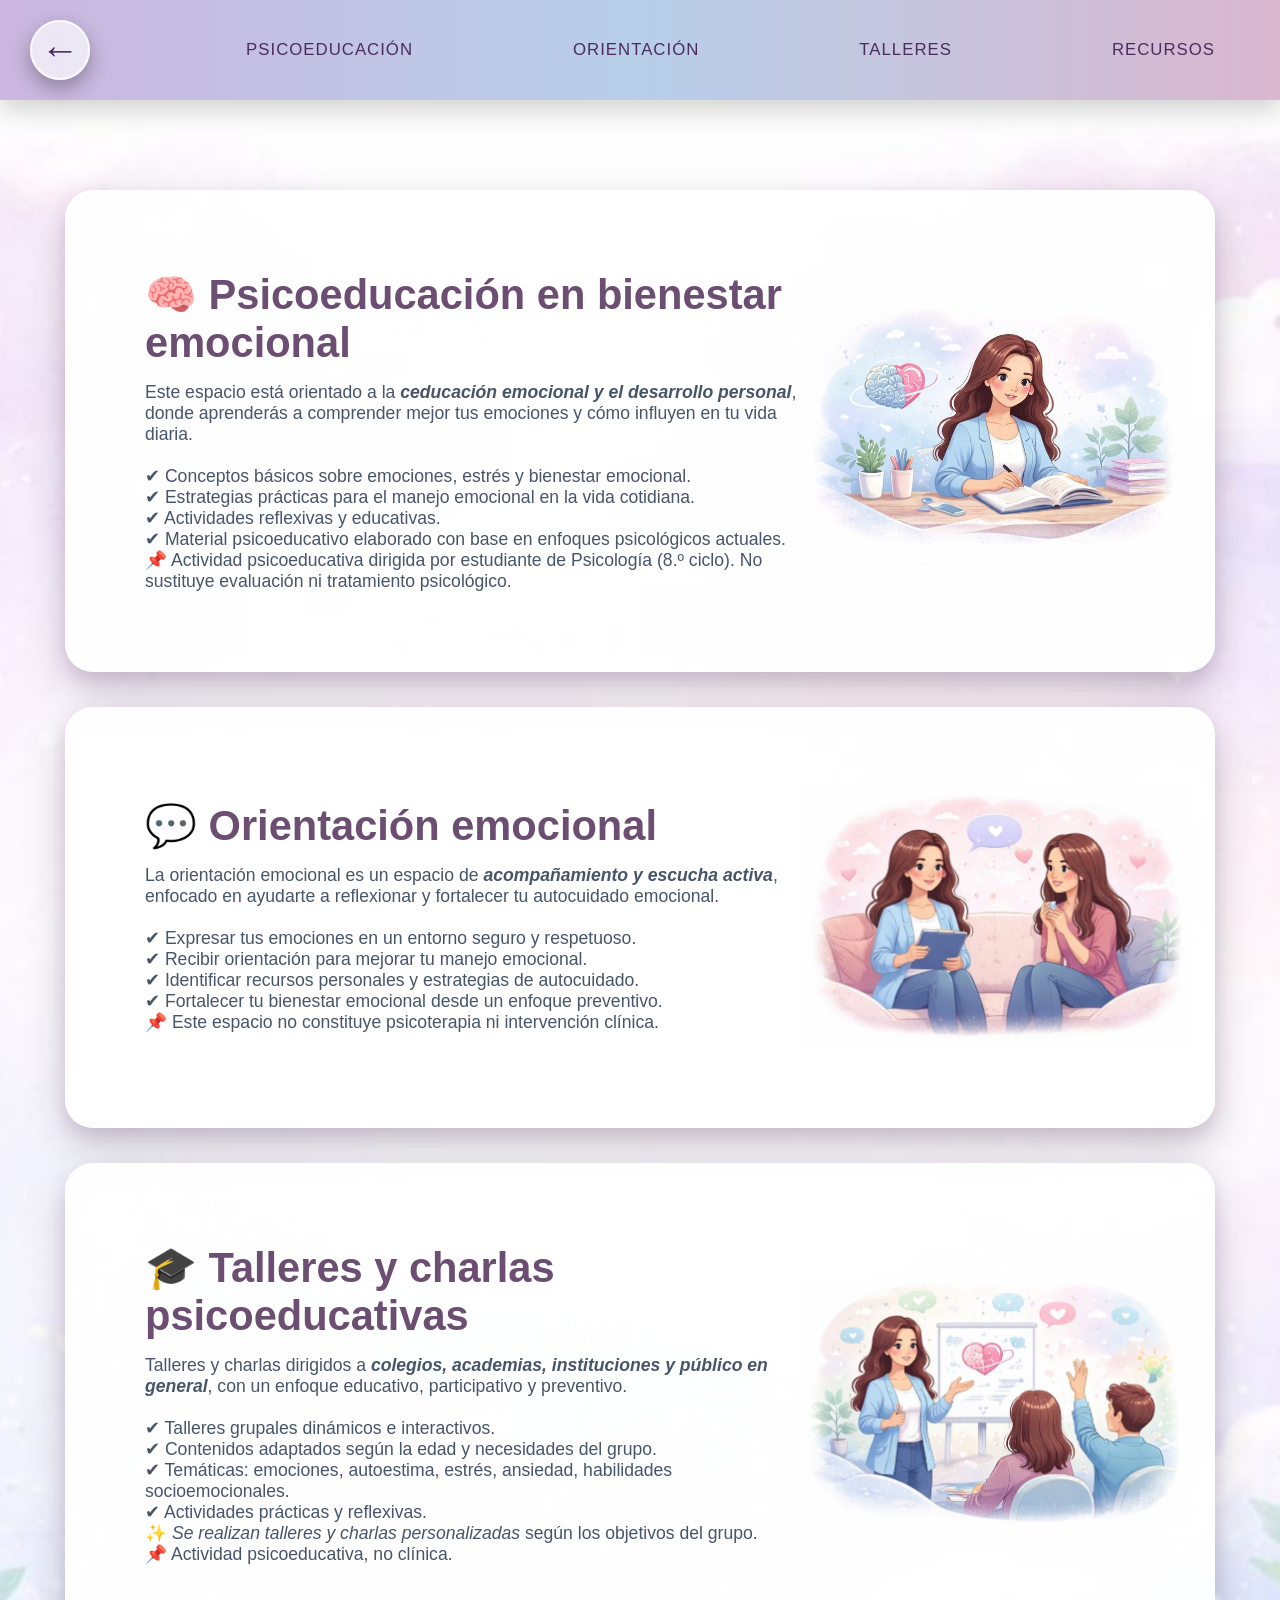
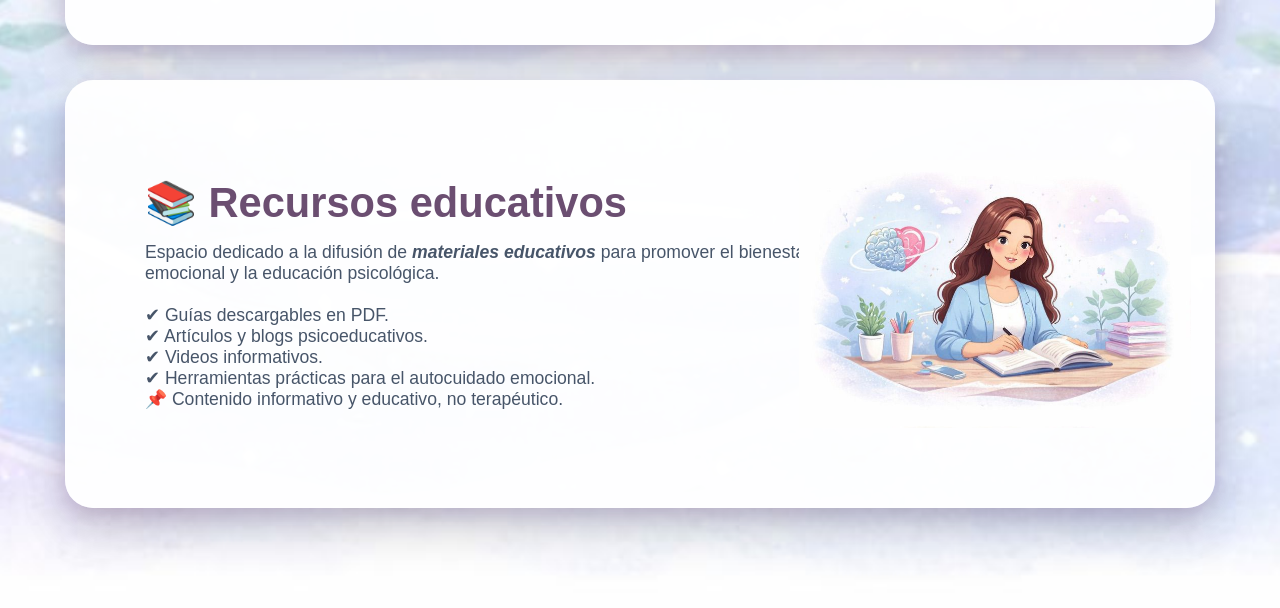
==== servicios.html @ ee0f62e9 "Initial commit" ====
<!DOCTYPE html>
<html lang="es">
<head>
    <meta charset="UTF-8">
    <title>Servicios | Conecta Mind</title>
    <meta name="viewport" content="width=device-width, initial-scale=1.0">

    <!-- CSS PRINCIPAL -->
    <link rel="stylesheet" href="style.css">
</head>
<body>

<!-- ================== NAVBAR SERVICIOS ================== -->
<nav class="navbar navbar-servicios">

    <!-- FLECHA REGRESAR -->
    <div class="nav-left">
        <a href="index.html" class="back-arrow">←</a>
    </div>

    <!-- LINKS SERVICIOS -->
    <ul class="nav-center">
        <li><a href="#psicoeducacion" class="nav-link">PSICOEDUCACIÓN</a></li>
        <li><a href="#orientacion" class="nav-link">ORIENTACIÓN</a></li>
        <li><a href="#talleres" class="nav-link">TALLERES</a></li>
        <li><a href="#recursos" class="nav-link">RECURSOS</a></li>
    </ul>

</nav>

<!-- ================== CONTENIDO SERVICIOS ================== -->
<section class="servicios-page-bg">

    <!-- PSICOEDUCACIÓN -->
    <section id="psicoeducacion" class="servicio-detalle servicio-section">
        <div class="servicio-contenido">

            <div class="servicio-texto">
                <h2>🧠 Psicoeducación en bienestar emocional</h2>
                <p>
                    Este espacio está orientado a la <em><strong>ceducación emocional y el desarrollo personal</strong></em>,
                    donde aprenderás a comprender mejor tus emociones y cómo influyen en tu vida diaria.<br><br>

                    ✔ Conceptos básicos sobre emociones, estrés y bienestar emocional.<br>
                    ✔ Estrategias prácticas para el manejo emocional en la vida cotidiana.<br>
                    ✔ Actividades reflexivas y educativas.<br>
                    ✔ Material psicoeducativo elaborado con base en enfoques psicológicos actuales.<br>
                    📌 Actividad psicoeducativa dirigida por estudiante de Psicología (8.º ciclo).
                    No sustituye evaluación ni tratamiento psicológico.
                </p>
            </div>

            <div class="servicio-imagen">
                <img src="fotos/a.png" alt="Psicoeducación emocional">
            </div>

        </div>
    </section>

    <!-- ORIENTACIÓN -->
    <section id="orientacion" class="servicio-detalle servicio-section">
        <div class="servicio-contenido">

            <div class="servicio-texto">
                <h2>💬 Orientación emocional</h2>
                <p>
                    La orientación emocional es un espacio de <em><strong>acompañamiento y escucha activa</strong></em>,
                    enfocado en ayudarte a reflexionar y fortalecer tu autocuidado emocional.<br><br>

                    ✔ Expresar tus emociones en un entorno seguro y respetuoso.<br>
                    ✔ Recibir orientación para mejorar tu manejo emocional.<br>
                    ✔ Identificar recursos personales y estrategias de autocuidado.<br>
                    ✔ Fortalecer tu bienestar emocional desde un enfoque preventivo.<br>
                    📌 Este espacio no constituye psicoterapia ni intervención clínica.
                </p>
            </div>

            <div class="servicio-imagen">
                <img src="fotos/b.png" alt="Orientación emocional">
            </div>

        </div>
    </section>

    <!-- TALLERES -->
    <section id="talleres" class="servicio-detalle servicio-section">
        <div class="servicio-contenido">

            <div class="servicio-texto">
                <h2>🎓 Talleres y charlas psicoeducativas</h2>
                <p>
                    Talleres y charlas dirigidos a <em><strong>colegios, academias, instituciones y público en general</strong></em>,
                    con un enfoque educativo, participativo y preventivo.<br><br>

                    ✔ Talleres grupales dinámicos e interactivos.<br>
                    ✔ Contenidos adaptados según la edad y necesidades del grupo.<br>
                    ✔ Temáticas: emociones, autoestima, estrés, ansiedad, habilidades socioemocionales.<br>
                    ✔ Actividades prácticas y reflexivas.<br>
                    ✨ <em>Se realizan talleres y charlas personalizadas</em> según los objetivos del grupo.<br>
                    📌 Actividad psicoeducativa, no clínica.
                </p>
            </div>

            <div class="servicio-imagen">
                <img src="fotos/c.png" alt="Talleres psicoeducativos">
            </div>

        </div>
    </section>

    <!-- RECURSOS -->
    <section id="recursos" class="servicio-detalle servicio-section">
        <div class="servicio-contenido">

            <div class="servicio-texto">
                <h2>📚 Recursos educativos</h2>
                <p>
                    Espacio dedicado a la difusión de <em><strong>materiales educativos</strong></em> para promover
                    el bienestar emocional y la educación psicológica.<br><br>

                    ✔ Guías descargables en PDF.<br>
                    ✔ Artículos y blogs psicoeducativos.<br>
                    ✔ Videos informativos.<br>
                    ✔ Herramientas prácticas para el autocuidado emocional.<br>
                    📌 Contenido informativo y educativo, no terapéutico.
                </p>
            </div>

            <div class="servicio-imagen">
                <img src="fotos/a.png" alt="Recursos educativos">
            </div>

        </div>
    </section>

</section>

</body>
</html>
---- style.css ----
/* ================== RESET ================== */
* {
    margin: 0;
    padding: 0;
    box-sizing: border-box;
    font-family: 'Segoe UI', sans-serif;
}

body {
    background: #f8fafc;
    padding-top: 90px;
    color: #1f2937;
    width: 100%;
  overflow-x: hidden;
}


/* ================== NAVBAR ================== */
.navbar {
    position: fixed;
    top: 0;
    width: 100%;
    height: 100px;
    background: linear-gradient(
  90deg,
  #cbb6df,
  #b8cfe9,
  #d9b7cf
);
    display: flex;
    justify-content: space-between;
    align-items: center;
    padding: 0 50px;
    box-shadow: 0 10px 25px rgba(0,0,0,0.18);
    z-index: 1000;
    backdrop-filter: blur(10px);
    margin-left: auto;
}

.logo-circle {
    height: 80px;
    width: 180px;
    border-radius: 14px;
    object-fit: cover;
    cursor: pointer;
    transition: transform 0.3s ease;
    padding: 2px;
    box-shadow: 0 4px 10px rgba(0,0,0,0.40);
    margin-left: auto;
}

.logo-circle:hover {
    transform: scale(1.1);
}


.logo {
    height: 80px;
    margin-left: 60px;
}

.nav-center {
    display: flex;
    list-style: none;
    gap: 130px;
}

.nav-link {
    font-size: 1.05rem;
    text-decoration: none;
    color: #4B2C5E;; /* TEXTO BLANCO */
    font-weight: 500;
    position: relative;
    letter-spacing: 1px;
    padding: 10px 15px;
}

.nav-link::after {
    content: "";
    position: absolute;
    bottom: -6px;
    left: 0;
    width: 0;
    height: 2px;
    background: #f4f5f6;
    transition: 0.3s;
    height: 3px;
    border-radius: 10px;
}

.nav-link:hover::after,
.nav-link.active::after {
    width: 100%;
}

.nav-btn {
    background: linear-gradient(135deg, #38bdf8, #6366f1);
    color: white;
    padding: 10px 28px;
    border-radius: 30px;
    text-decoration: none;
}

/* ================== HERO ================== */
.hero-bg {
    background: url("fotos/fondotodo.png") no-repeat center/cover;
    min-height: 100vh;
    padding: 30px 20px;
    scroll-margin-top: 10px; /* altura del navbar */
}

.hero-container {
    padding-left: 1%;
    max-width: 1200px;
    margin: auto;
    display: flex;
    align-items: center;
    gap: 60px;
    padding: 10px 60px;
}

.hero-text h1 {
    margin-left: -60px;
    font-size: 52px;
    font-weight: 700;
    color: #8a3c6e;
    margin-bottom: 20px;
}

.hero-text h1 span:not(.titulo-manuscrito) {
    display: block;
    font-size: 48px;
    font-weight: 500;
    color: #1f2f5c;
    margin-top: 100px;
}

.hero-text p {
    margin-left: -60px;
    margin-top: 20px;
    font-size: 1.5rem;
    max-width: 640px;
    text-align: left;
    
}

.titulo-manuscrito {
    display: inline-block;
    transform: translateY(130px);
    font-family: 'Parisienne', cursive !important;
    font-size: 100px;
    color: #8b2f5f;
}

.hero-text h1 span:last-child {
    font-size: 60px;
    font-weight: 500;
    color: #1f2f5c;
}

hero-porque-texto {
    margin-top: 70px;
    padding-top: 10px;
    text-align: center;
}

.hero-porque-texto h3 {
    font-size: 30px;
    font-weight: 600;
    color: #2f3f8f;
    margin-top: 30px;
    padding-top: 10px;
    text-align: center;
}

.hero-porque-texto h3 span {
    font-size: 30px;
    color: #8b2f5f;
    text-align: center;
}

.hero-porque-texto p {
    font-size: 20px;
    font-weight: 500;
    color: #666;
    max-width: 520px;
    margin: 0 auto;
    line-height: 1.5;
    text-align: center;
}

/* ================== HERO CARDS ================== */
.hero-cards {
    font-size: 1.3rem;
    display: flex;
    justify-content: center;
    gap: 25px;
    margin-top: 60px;
    flex-wrap: wrap;
}   

.mini-card {
    margin-top: -10px;
    background: white;
    padding: 20px 32px;
    border-radius: 22px;

    box-shadow:
        0 18px 40px rgba(0,0,0,0.18),
        0 6px 14px rgba(124,45,146,0.15);

    transition: transform 0.35s ease, box-shadow 0.35s ease;
}

.mini-card:hover {
    transform: translateY(-10px) scale(1.1);
    box-shadow:
        0 28px 55px rgba(0,0,0,0.28),
        0 10px 22px rgba(30,58,138,0.25);
}

.btn-servicios {
    font-family: 'Pacifico', cursive;
    margin-left: -70px;
    padding: 14px 40px;
    display: inline-block;
    margin-top: 30px;
    background: linear-gradient(90deg, #6ECED6, #4FB7C5);
    color: #fff;
    font-size: 20px;
    font-weight: 600;
    border-radius: 30px;
    text-decoration: none;
    box-shadow: 0 8px 20px rgba(96,165,250,0.35);
    transition: all 0.3s ease;
    letter-spacing: 4px;
}

.btn-servicios:hover {
    transform: scale(1.08);
    box-shadow: 0 14px 30px rgba(217,70,239,0.35);
}


/* ================== SECCIONES GENERALES ================== */
section h2 {
    font-size: 2.6rem;
    color: #1e3a8a;
    margin-bottom: 15px;
}

section p {
    font-size: 1.1rem;
    color: #475569;
}

/* ================== SOBRE MI ================== */
#sobre-mi {
    min-height: 100vh;
    padding: 100px 0;
    scroll-margin-top: 90px; /* altura del navbar */
    text-align: center;
}

.section-bg {
    background: url("fotos/sobremi.png") no-repeat center/cover;
    padding: 140px 0;
}

.section-content {
    max-width: 1200px;
    margin: auto;
    display: flex;
    gap: 60px;
    padding: 0 60px;
    align-items: center;
}
.about-text h2 {
    font-family: 'Pacifico', cursive;
    margin-left: 30px;
    margin-top: 30px;
    font-size: 4rem;
    font-weight: 600;
}

.about-text h3 {
    font-size: 2rem;
    margin-top: 10px;
    color: #7c2d92;
    text-align: center;
}

.about-text p {
    margin-left: 50px;
    font-size: 1.15rem;
    margin-top: 30px;
    max-width: 520px;
}

.subtitle {
    font-size: 1.5rem;
    margin: 10px 0 20px;
    color: #64748b;
}

.about-text ul {
    margin-top: 20px;
    list-style: none;
}

.about-text li {
    margin-bottom: 10px;
    font-size: 1.05rem;
}

.about-img img {
    width: 480px;
    border-radius: 26px;
    object-fit: cover;
    margin-top: 60px;

    border: 3px solid rgba(255,255,255,0.7);

    box-shadow:
        0 28px 60px rgba(0,0,0,0.28),
        0 0 0 10px rgba(124,45,146,0.12);

    transition: transform 0.4s ease, box-shadow 0.4s ease;
}

.about-img img:hover {
    transform: translateY(-12px) scale(1.05);
    box-shadow:
        0 38px 75px rgba(0,0,0,0.38),
        0 0 0 14px rgba(30,58,138,0.2);
}

/* ================== SERVICIOS ================== */
.servicios {
    background: url("fotos/2serv.png") no-repeat center/cover;
    min-height: 100vh;
    padding: 50px 3%;
    scroll-margin-top: 100px;
    text-align: center;
}

.servicios-container {
    max-width: 1250px;
    margin: auto;
}

.servicios-cards {
    display: grid;
    grid-template-columns: repeat(2, 1fr);
    gap: 60px;
    margin-top: 60px;
}

.servicio-card {
    background: rgba(255,255,255,0.9);
    border-radius: 35px;
    padding: 40px 50px;
    text-align: left;

    box-shadow:
        0 18px 40px rgba(0,0,0,0.18),
        0 6px 14px rgba(124,45,146,0.15);

    backdrop-filter: blur(6px);
    transition: all 0.35s ease;
}

.servicio-card h3 {
    font-size: 1.6rem;
    color: #7c2d92;
    margin-bottom: 14px;
    font-weight: 700;
}

.servicio-card p {
    font-size: 1rem;
    color: #475569;
    line-height: 1.6;
    margin-bottom: 22px;
}

.servicio-card:hover {
    transform: translateY(-14px);
    box-shadow:
        0 28px 55px rgba(0,0,0,0.28),
        0 10px 22px rgba(30,58,138,0.25);
}

.servicio-boton{
    display: inline-block;
    padding: 10px 22px;
    border-radius: 20px;
    background: #6fbfc6;
    color: white;
    font-size: 0.9rem;
    font-weight: 500;
    text-decoration: none;
    transition: all 0.3s ease;
    margin-top: auto;
}

.servicio-boton:hover {
    background: #5aaeb6;
    transform: translateX(4px);
}

/* ================== CARDS ================== */
.cards {
    display: flex;
    gap: 30px;
    justify-content: center;
    flex-wrap: wrap;
    margin-top: 60px;
}

.card {
    width: 280px;
    padding: 40px;
    border-radius: 25px;
    background: white;
    box-shadow: 0 15px 30px rgba(0,0,0,0.1);
    transition: 0.3s;
}

.card:hover {
    transform: translateY(-10px);
}

/* ================== ACERCA DE ================== */
.acerca-bg {
    background: url("fotos/serviciosss.png") no-repeat center/cover;;
    min-height: 100vh;
    padding: 150px ;
    scroll-margin-top: 100px;
    padding-top: 80px;   /* antes 140px aprox */
    padding-bottom: 100px;
}

.acerca-content {
    max-width: 1100px;
    margin: auto;
    padding: 0 60px;
    text-align: center;
}

.acerca-content h2 {
    color: #7c2d92;
    margin-bottom: 20px;
}

.acerca-content p {
    font-size: 1.15rem;
    max-width: 750px;
    margin: auto;
    line-height: 1.8;
}

/* ================== CONTACTO ================== */
.contacto-bg {
    background: url("fotos/serviciosss.png") no-repeat center/cover;
    min-height: 100vh;
    padding: 40px 0;
    scroll-margin-top: 90px; /* altura del navbar */
    text-align: center;
}

.contacto-title {
    font-size: 2.6rem;
    color: #1e3a8a;
    margin-bottom: 12px;
}

.contacto-texto {
    font-size: 1.1rem;
    color: #475569;
    margin-bottom: 50px;
}

/* CONTENEDOR DE ICONOS */
.contacto-cards {
    display: flex;
    justify-content: center;
    gap: 30px;
    flex-wrap: wrap;
}

/* TARJETA */
.contacto-card {
    width: 130px;
    display: flex;
    flex-direction: column;
    align-items: center;
    text-decoration: none;
    color: #1f2937;
    font-weight: 500;
    transition: 0.3s;
}

/* ICONO */
.contacto-card img {
    width: 70px;
    height: 70px;
    background: white;
    border-radius: 50%;
    padding: 14px;
    box-shadow: 0 15px 30px rgba(0,0,0,0.12);
    margin-bottom: 10px;
    object-fit: contain;
}

/* HOVER */
.contacto-card:hover {
    transform: translateY(-8px);
}

.section-divider {
    width: 100%;
    height: 2px;
    background: linear-gradient(
        90deg,
        #7c2d92,
        #1e3a8a
    );
}




/* ================== WHATSAPP FLOTANTE ================== */
.whatsapp-float {
    
    position: fixed;
    bottom: 25px;
    right: 25px;

    background: linear-gradient(90deg, #6ECED6, #4FB7C5);
    color: white;

    padding: 14px 22px;
    border-radius: 40px;

    text-decoration: none;
    font-size: 15px;
    font-weight: 600;

    display: flex;
    align-items: center;
    gap: 10px;

    box-shadow: 0 12px 30px rgba(0,0,0,0.35);
    z-index: 99999;
    transition: all 0.3s ease;
}

/* Hover */
.whatsapp-float:hover {
    transform: scale(1.08);
    box-shadow: 0 15px 35px rgba(0,0,0,0.45);
}



.nav-profile {
    display: flex;
    align-items: center;
    gap: 10px;
    color: white;
    font-weight: 500;
}

.profile-img {
    width: 42px;
    height: 42px;
    border-radius: 50%;
    object-fit: cover;
    border: 2px solid rgba(255,255,255,0.6);
}

.profile-name {
    color: white;
    text-decoration: none;
    position: relative;
    cursor: pointer;
}

.profile-name::after {
    content: "";
    position: absolute;
    left: 0;
    bottom: -5px;
    width: 0;
    height: 2px;
    background: #38bdf8;
    transition: 0.3s;
}

.profile-name:hover::after {
    width: 100%;
}

.acerca-container {
    max-width: 1200px;
    margin: auto;
    padding: 0 40px;
    text-align: center;
}

.acerca-title {
    font-size: 2.6rem;
    color: #1e3a8a;
    margin-bottom: 15px;
}

.acerca-subtitle {
    max-width: 820px;
    margin: 0 auto 70px;
    font-size: 1.05rem;
    color: #475569;
    line-height: 1.6;
}

/* CONTENEDOR DE LAS 3 TARJETAS */
.about-cards {
    display: flex;
    gap: 30px;
    justify-content: center;
    align-items: stretch;
}

/* TARJETAS */
.about-card {
    width: 33%;
    min-width: 300px;
    padding: 35px 30px;
    background: rgba(255, 255, 255, 0.88);
    border-radius: 35px;
    box-shadow: 0 18px 35px rgba(0,0,0,0.50);
    backdrop-filter: blur(6px);
    transition: all 0.35s ease;
    text-align: center;
}

.about-card h3 {
    color: #7c2d92;
    margin-bottom: 15px;
    font-size: 1.4rem;
}

.about-card p,
.about-card li {
    color: #374151;
    font-size: 0.95rem;
    line-height: 1.6;
}

.about-card ul {
    list-style: none;
    padding: 0;
    margin-top: 10px;
}

.about-card li {
    margin-bottom: 6px;
}

/* EFECTO FLOTANTE */
.about-card:hover {
    transform: translateY(-14px) scale(1.04);
    box-shadow: 0 28px 55px rgba(0,0,0,0.18);
}

@media (max-width: 900px) {
    .about-cards {
        flex-direction: column;
        align-items: center;
    }

    .about-card {
        width: 100%;
        max-width: 420px;
    }
}

.about-cards {
    display: flex;
    gap: 25px;
    justify-content: center;
    flex-wrap: nowrap;
    margin-top: 10px;
}

/* 👇 NOTA VA FUERA DEL FLEX */
.nota-importante {
    width: 100%;
    max-width: 1500px;
    margin: 30px auto 0;

    padding: 18px 30px;
    background: rgba(255, 255, 255, 0.9);

    border-top: 3px solid #7c2d92;
    border-radius: 16px;

    text-align: center;
    font-size: 1rem;
    color: #7c2d92;

    box-shadow: 0 10px 25px rgba(0,0,0,0.1);
    backdrop-filter: blur(6px);
}

.nota-importante strong {
    display: block;
    margin-bottom: 4px;
    color: #7c2d92;
    font-size: 0.80rem;
}

/* BACKGROUND DE SERVICIOS */
.servicios-bg {
    min-height: 100vh;
    padding: 100px 0;
    scroll-margin-top: 90px; /* altura del navbar */
    background: url("fotos/serviciosss.png") center/cover no-repeat;
    position: relative;
}

.servicios-bg > * {
    position: relative;
    z-index: 2;
}

/* GRID */
.accordion-grid {
    display: grid;
    grid-template-columns: repeat(3, 1fr);
    gap: 26px;
    max-width: 1100px;
    margin: auto;
    align-items: start;
}


/* CARD */
.accordion-item {
    background: rgba(255,255,255,0.88);
    border-radius: 30px;
    padding: 30px;
    box-shadow: 0 18px 35px rgba(0,0,0,0.12);
    backdrop-filter: blur(8px);
    transition: 0.35s;
    align-self: start;
}

.accordion-item:hover {
    transform: translateY(-12px);
    box-shadow: 0 28px 55px rgba(0,0,0,0.18);
}

/* BOTÓN (solo título visible) */
.accordion-header {
    background: none;
    border: none;
    font-size: 1.15rem;
    font-weight: 600;
    color: #7c2d92;
    cursor: pointer;
    width: 100%;
    text-align: center;
}

/* CONTENIDO OCULTO */
.accordion-content {
    max-height: 0;
    overflow: hidden;
    transition: max-height 0.4s ease;
    margin-top: 15px;
    text-align: center;
}

.accordion-content ul {
    padding-left: 18px;
}

.accordion-content li,
.accordion-content p {
    font-size: 0.95rem;
    color: #374151;
    line-height: 1.6;
}

/* RESPONSIVE */
@media (max-width: 900px) {
    .accordion-grid {
        grid-template-columns: 1fr;
    }

    .accordion-item {
        grid-column: auto !important;
    }
}

.section-title {
    text-align: center;
    font-size: 2.8rem;
    color: #1e3a8a;
    margin-bottom: 10px;
}

.section-subtitle {
    text-align: center;
    font-size: 1.05rem;
    color: #475569;
    margin-bottom: 60px;
}

.accordion-item {
    overflow: hidden;
    cursor: pointer;
}

.accordion-content {
    max-height: 0;
    overflow: hidden;
    transition: max-height 0.4s ease;
}



.accordion-item:has(.accordion-content[style*="max-height"]) 
.accordion-header::after {
    transform: rotate(180deg);
}


/* Hover flotante */
.btn-sobre-mi:hover {
    transform: scale(1.08);
}

/* === AJUSTE SOBRE MI === */
#sobre-mi .section-content {
    align-items: flex-start;
}

.about-text {
    display: flex;
    flex-direction: column;
}

.btn-sobre-mi {
    font-family: 'Pacifico', cursive;
    margin: 65px auto 0 173px; /* centra horizontalmente */
    padding: 12px 45px;
    border-radius: 30px;
    border: none;
    background: linear-gradient(90deg, #6ECED6, #4FB7C5);
    color: white;
    font-size: 18px;
    cursor: pointer;
    transition: transform 0.3s ease, box-shadow 0.3s ease;
}

.about-img img {
    width: 450px;
    border-radius: 20px;
    box-shadow: 0 20px 40px rgba(0,0,0,0.15);
    object-fit: cover;
    transition: transform 0.4s ease, box-shadow 0.4s ease;
    margin-top: 60px; /* baja la imagen */
}

.about-img img:hover {
    transform: scale(1.08);
    box-shadow: 0 30px 55px rgba(0,0,0,0.25);
}

/* ===== MODAL PDF ===== */
.modal-pdf {
    position: fixed;
    inset: 0;
    background: rgba(0,0,0,0.55);
    display: none;
    justify-content: center;
    align-items: center;
    z-index: 99999;
}

.modal-content {
    background: white;
    width: 80%;
    max-width: 900px;
    height: 80%;
    border-radius: 40px;
    padding: 20px;
    position: relative;
    box-shadow: 0 30px 60px rgba(0,0,0,0.4);
    animation: aparecer 0.35s ease;
}

@keyframes aparecer {
    from {
        transform: scale(0.9);
        opacity: 0;
    }
    to {
        transform: scale(1);
        opacity: 1;
    }
}

.pdf-frame {
    width: 100%;
    height: 100%;
    border-radius: 20px;
}

.close-modal {
    position: absolute;
    top: 15px;
    right: 25px;
    font-size: 28px;
    cursor: pointer;
    color: #7c2d92;
    font-weight: bold;
}

/* EFECTO FLOTANTE GENERAL */
/* ===== EFECTO FLOTANTE NAVBAR ===== */
.nav-center li a,
.profile-name {
    display: inline-block;
    transition: transform 0.3s ease, text-shadow 0.3s ease;
}

.nav-center li a:hover,
.profile-name:hover {
    transform: translateY(-5px);
    text-shadow: 0 10px 20px rgba(0, 0, 0, 0.25);
}

/* ================= SOCIAL FLOAT ================= */
.social-float {
    position: fixed;
    top: 50%;
    right: 20px;
    transform: translateY(-50%);

    background: linear-gradient(
        180deg,
        #ffffff,
        #e6f7fb,
        #cdeff6
    );

    padding: 14px 10px;
    border-radius: 40px;

    display: flex;
    flex-direction: column;
    gap: 14px;

    box-shadow: 0 18px 45px rgba(0,0,0,0.3);
    z-index: 99999;
}

/* ICONOS */
.social-icon {
    width: 48px;
    height: 48px;

    background: rgba(255,255,255,0.12);
    border-radius: 50%;

    display: flex;
    align-items: center;
    justify-content: center;

    transition: transform 0.3s ease, background 0.3s ease;
}

.social-icon img {
    width: 40px;
    height: 50px;
    object-fit: contain;
}

/* HOVER */
.social-icon:hover {
    transform: scale(1.15);
    box-shadow: 0 12px 25px rgba(124,45,146,0.35);
}

.phones-container {
    display: flex;
    justify-content: center;
    gap: -100px;
    margin-top: -70px; 
    flex-wrap: wrap;
}

.phone {
    margin-left: -70px;
    position: relative;
    width: 400px;
    text-decoration: none;
    transition: transform 0.3s ease;
}

.phone:hover {
    transform: translateY(-12px);
}

.phone-frame {
    transform: translateX(-48px);
    width: 130%;
    display: block;
    z-index: 2;
    position: relative;
}

.phone-screen {
    position: absolute;
    top: 12%;
    left: 30%;
    width: 46%;
    height: 78.4%;
    object-fit: cover;
    border-radius: 26px;
    z-index: 1;
}

.phone-info {
    margin-top: -40px;
    margin-left: 20px;
    display: flex;
    justify-content: center;
    align-items: center;
    gap: 5px;

    font-size: 15px;
    font-weight: 500;
    color: #1f2937;
}

/* icono */
.app-icon {
    width: 22px;
    height: 22px;
}

/* NAVBAR SERVICIOS */
.servicios-nav {
    background: rgba(255,255,255,0.95);
}

.back-icon {
    font-size: 26px;
    text-decoration: none;
    color: #555;
    font-weight: bold;
}

/* FONDO SERVICIOS */
.servicios-page-bg {
    min-height: 100vh;
    background-image: url("fotos/2serv.png");
    background-size: cover;
    background-position: center;

    padding: 100px 60px; /* ⬅ antes 180px */
    
    display: flex;
    flex-direction: column;
    gap: 35px; /* controla separación ENTRE bloques */
}

/* BLOQUES */
.servicio-detalle {
    background: rgba(255,255,255,0.95);

    scroll-margin-top: 120px;
    padding: 80px;
    border-radius: 28px;
    text-align: left;

    max-width: 1150px; /* ⬅ CLAVE */
    margin: 0 auto;

    box-shadow:
        0 20px 45px rgba(0,0,0,0.18),
        0 8px 18px rgba(124,45,146,0.15);

    transition: all 0.35s ease;
}

.servicio-detalle:hover {
    transform: translateY(-10px);
    box-shadow:
        0 30px 65px rgba(0,0,0,0.25),
        0 12px 25px rgba(124,45,146,0.22);
}

.servicio-detalle h2 {
    margin-bottom: 15px;
    color: #6b4e71;
}

/* ================== BOTÓN REGRESAR MEJORADO ================== */
.back-arrow {
    position: absolute;
    left: 30px;
    top: 20px;

    width: 60px;
    height: 60px;

    display: flex;
    align-items: center;
    justify-content: center;

    font-size: 2.4rem;
    text-decoration: none;

    color: #4B2C5E;
    background: rgba(255,255,255,0.65);

    border-radius: 50%;
    box-shadow: 
        0 8px 20px rgba(0,0,0,0.30),
        inset 0 0 0 2px rgba(255,255,255,0.7);

    backdrop-filter: blur(6px);
    transition: all 0.35s ease;
    line-height: 20px !important;            /* 🔥 clave para centrar el icono */ 
}

/* Hover elegante */
.back-arrow:hover {
    transform: scale(1.15) translateX(1px);
    background: linear-gradient(135deg, #cbb6df, #b8cfe9, #d9b7cf);
    color: #fff;
    box-shadow: 0 12px 28px rgba(0,0,0,0.25);
}

/* Click */
.back-arrow:active {
    transform: scale(1.05);
}

@media (max-width: 768px) {

    /* 🔥 RESET PELIGROSO */
    * {
        max-width: 100%;
    }

    /* HERO */
    .hero-container {
        flex-direction: column;
        padding: 20px;
        gap: 30px;
    }

    .btn-sobre-mi {
        margin: 20px auto;     /* centro perfecto */
        width: fit-content;   /* ajusta al texto */
        max-width: 90%;
    }

    .hero-text h1,
    .hero-text p,
    .btn-servicios {
        margin-left: 0 !important;
        transform: none !important;
        text-align: left;
    }

    .titulo-manuscrito {
        font-size: 3.2rem;
        transform: none;
    }

    .hero-text h1 span:last-child {
        font-size: 2rem;
        margin-top: 10px;
    }

    /* BOTÓN */
    .btn-servicios {
        margin: 20px auto 0;
        display: inline-block;
        letter-spacing: 2px;
    }

    /* SERVICIOS */
    .servicios-cards {
        grid-template-columns: 1fr;
        padding: 0 15px;
    }

    /* ACERCA */
    .acerca-bg {
        padding: 80px 15px;
    }

    .acerca-content {
        padding: 0 15px;
    }

    /* ABOUT */
    .section-content {
        flex-direction: column;
        padding: 0 15px;
    }

    .about-img img {
        width: 100%;
        max-width: 320px;
        margin: 30px auto 0;
    }

    /* PHONE MOCKUP (EL MÁS PROBLEMÁTICO) */
    .phones-container {
        flex-direction: column;
        align-items: center;
        gap: 50px;
        margin-top: 20px;

    }

    .phone {
        margin-left: 0;
        width: 100%;
        max-width: 500px;
    }

    .phone-frame {
        width: 100%;
        transform: none;
    }

    .phone-screen {
        width: 35%;
        height: 70%;
        left: 32.5%;
        top: 10%;
    }

    .phone-info {
        margin-top: 15px;
        margin-left: 0;
        font-size: 14px;
        justify-content: center;
    }

    /* SOCIAL FLOAT */
    .social-float {
        right: 8px;
        padding: 10px 8px;
    }

    .social-icon {
        width: 40px;
        height: 40px;
    }

    /* NAVBAR */
    .navbar {
        flex-direction: column;
        height: auto;
        padding: 15px;
        gap: 10px;
    }

    .nav-center {
        gap: 20px;
        flex-wrap: wrap;
        justify-content: center;
    }

     .servicios-page-bg {
        padding: 100px 20px;
        gap: 50px;
    }

    .servicio-detalle {
        padding: 30px 25px;
        max-width: 100%;
    }

    .servicio-detalle h2 {
        font-size: 1.6rem;
    }

    .servicio-detalle p {
        font-size: 1rem;
    }

    .servicio-section {
        scroll-margin-top: 200px;
    }

    
}

.servicio-contenido {
    display: flex;
    align-items: center;
    gap: 40px;
}

/* TEXTO */
.servicio-texto {
    flex: 1;
}

/* IMAGEN */
.servicio-imagen {
    flex: 0 0 280px; /* 🔥 ancho fijo de la imagen */
    display: flex;
    justify-content: center;
}

.servicio-imagen img {
    width: 140% !important;
    max-width: 400px !important; /* 🔥 AJUSTA ESTE VALOR */
    height: auto;
}
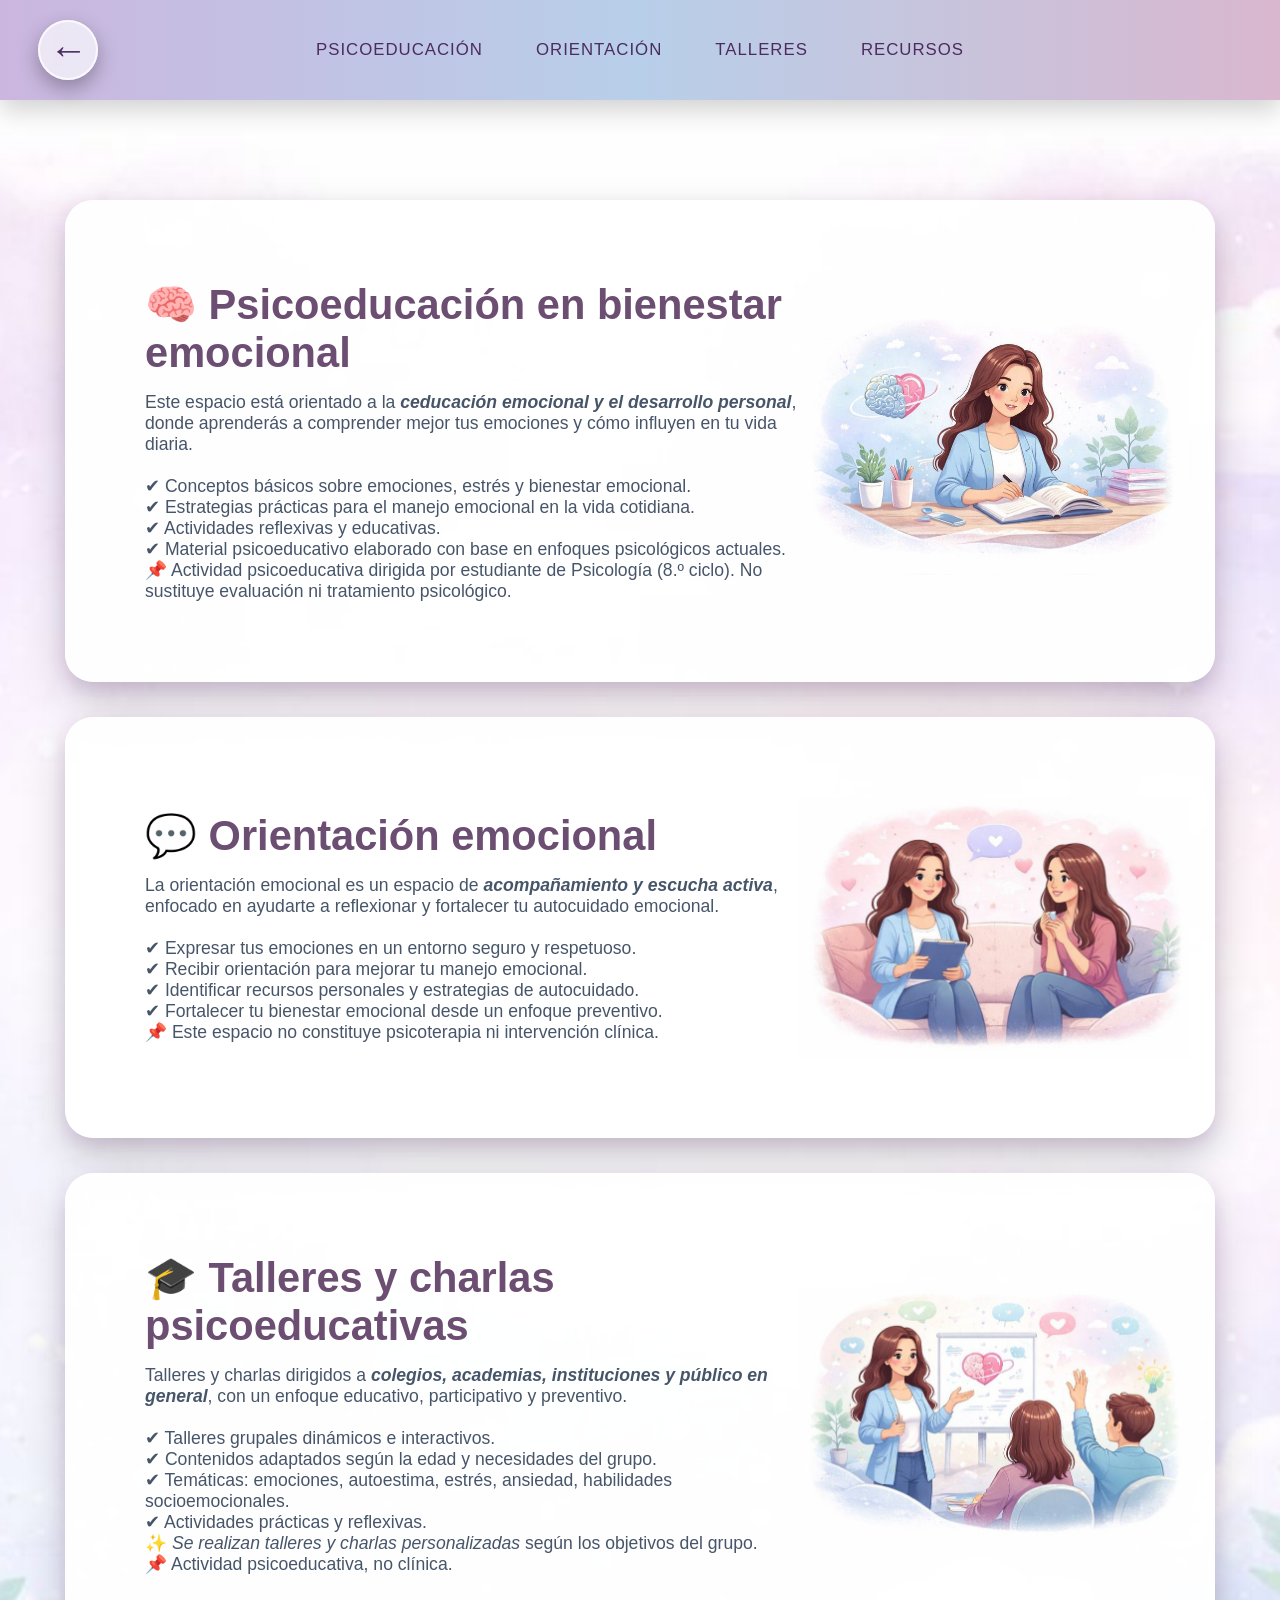
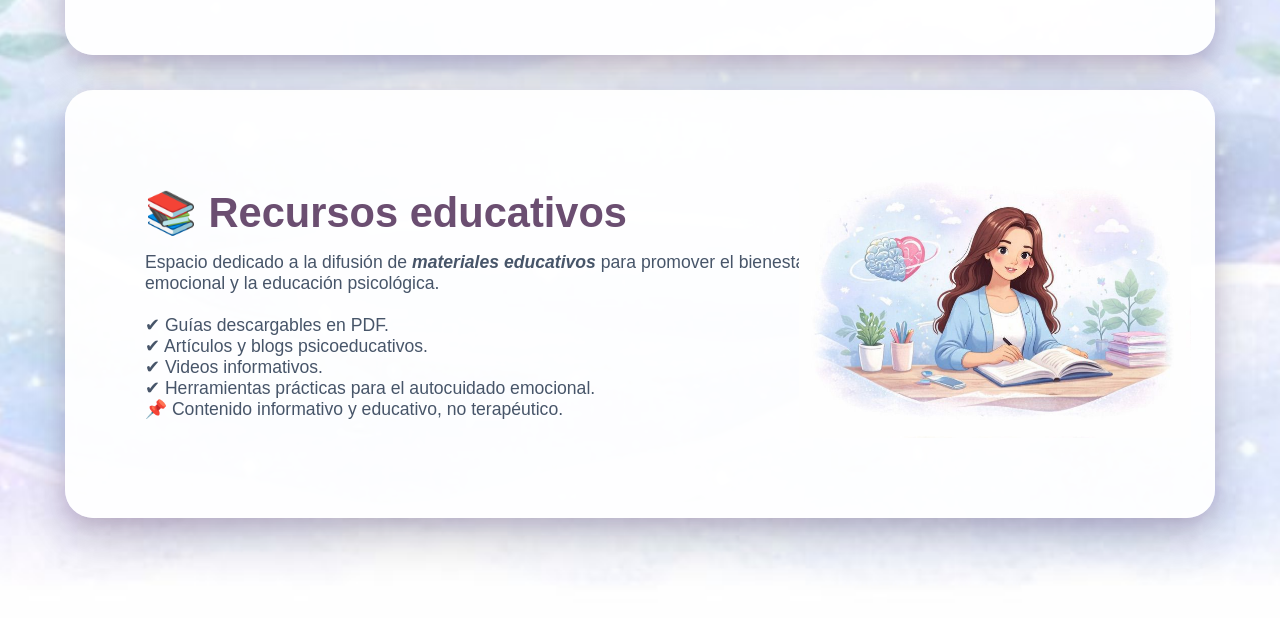
==== commit 640fc5ef: "cambios diseño web/responsive" ====
--- a/servicios.html
+++ b/servicios.html
@@ -6,7 +6,7 @@
     <meta name="viewport" content="width=device-width, initial-scale=1.0">
 
     <!-- CSS PRINCIPAL -->
-    <link rel="stylesheet" href="style.css">
+    <link rel="stylesheet" href="style.css?v=menu-pastel-2">
 </head>
 <body>
 
@@ -15,11 +15,12 @@
 
     <!-- FLECHA REGRESAR -->
     <div class="nav-left">
-        <a href="index.html" class="back-arrow">←</a>
+        <a href="index.html" class="back-arrow" aria-label="Volver al inicio">←</a>
     </div>
 
     <!-- LINKS SERVICIOS -->
-    <ul class="nav-center">
+    <button class="nav-toggle" type="button" aria-expanded="false" aria-controls="primary-navigation" aria-label="Abrir men&uacute;"><span aria-hidden="true">&#9776;</span> Men&uacute;</button>
+    <ul class="nav-center" id="primary-navigation">
         <li><a href="#psicoeducacion" class="nav-link">PSICOEDUCACIÓN</a></li>
         <li><a href="#orientacion" class="nav-link">ORIENTACIÓN</a></li>
         <li><a href="#talleres" class="nav-link">TALLERES</a></li>
@@ -135,5 +136,6 @@
 
 </section>
 
+<script src="script.js?v=menu-pastel-2"></script>
 </body>
 </html>
--- a/style.css
+++ b/style.css
@@ -6,9 +6,11 @@
     font-family: 'Segoe UI', sans-serif;
 }
 
+:root { --header-height: 100px; }
+
 body {
     background: #f8fafc;
-    padding-top: 90px;
+    padding-top: var(--header-height);
     color: #1f2937;
     width: 100%;
   overflow-x: hidden;
@@ -20,7 +22,8 @@
     position: fixed;
     top: 0;
     width: 100%;
-    height: 100px;
+    height: var(--header-height);
+    gap: clamp(16px, 3vw, 48px);
     background: linear-gradient(
   90deg,
   #cbb6df,
@@ -30,7 +33,7 @@
     display: flex;
     justify-content: space-between;
     align-items: center;
-    padding: 0 50px;
+    padding: 0 clamp(20px, 3vw, 50px);
     box-shadow: 0 10px 25px rgba(0,0,0,0.18);
     z-index: 1000;
     backdrop-filter: blur(10px);
@@ -38,19 +41,21 @@
 }
 
 .logo-circle {
-    height: 80px;
-    width: 180px;
-    border-radius: 14px;
-    object-fit: cover;
+    display: block;
+    width: clamp(136px, 12vw, 200px);
+    height: auto;
+    max-height: calc(var(--header-height) - 16px);
+    object-fit: contain;
+    background: transparent;
+    border-radius: 0;
+    padding: 0;
+    box-shadow: none;
     cursor: pointer;
     transition: transform 0.3s ease;
-    padding: 2px;
-    box-shadow: 0 4px 10px rgba(0,0,0,0.40);
-    margin-left: auto;
 }
 
 .logo-circle:hover {
-    transform: scale(1.1);
+    transform: scale(1.03);
 }
 
 
@@ -62,10 +67,16 @@
 .nav-center {
     display: flex;
     list-style: none;
-    gap: 130px;
-}
+    gap: clamp(8px, 4vw, 100px);
+    align-items: center;
+    justify-content: flex-end;
+    min-width: 0;
+}
+
+.nav-left { flex-shrink: 0; }
 
 .nav-link {
+    white-space: nowrap;
     font-size: 1.05rem;
     text-decoration: none;
     color: #4B2C5E;; /* TEXTO BLANCO */
@@ -103,59 +114,46 @@
 
 /* ================== HERO ================== */
 .hero-bg {
-    background: url("fotos/fondotodo.png") no-repeat center/cover;
-    min-height: 100vh;
-    padding: 30px 20px;
+    background: #f8fcfd url("fotos/fondotodo.png") no-repeat right center / cover;
+    min-height: calc(100svh - var(--header-height));
+    padding: clamp(48px, 6vw, 100px) clamp(20px, 4vw, 60px);
     scroll-margin-top: 10px; /* altura del navbar */
 }
 
 .hero-container {
-    padding-left: 1%;
     max-width: 1200px;
     margin: auto;
     display: flex;
     align-items: center;
-    gap: 60px;
-    padding: 10px 60px;
-}
-
+}
+.hero-text { min-width: 0; width: 60%; }
 .hero-text h1 {
-    margin-left: -60px;
-    font-size: 52px;
+    display: grid;
+    gap: clamp(12px, 2vw, 24px);
     font-weight: 700;
     color: #8a3c6e;
     margin-bottom: 20px;
-}
-
+    line-height: 1.15;
+}
+.hero-text h1 br { display: none; }
 .hero-text h1 span:not(.titulo-manuscrito) {
     display: block;
-    font-size: 48px;
+    font-size: clamp(30px, 3.5vw, 60px);
     font-weight: 500;
     color: #1f2f5c;
-    margin-top: 100px;
-}
-
+}
 .hero-text p {
-    margin-left: -60px;
     margin-top: 20px;
-    font-size: 1.5rem;
+    font-size: clamp(18px, 1.5vw, 24px);
     max-width: 640px;
     text-align: left;
-    
-}
-
+    line-height: 1.6;
+}
 .titulo-manuscrito {
-    display: inline-block;
-    transform: translateY(130px);
+    display: block;
     font-family: 'Parisienne', cursive !important;
-    font-size: 100px;
+    font-size: clamp(48px, 5.2vw, 100px);
     color: #8b2f5f;
-}
-
-.hero-text h1 span:last-child {
-    font-size: 60px;
-    font-weight: 500;
-    color: #1f2f5c;
 }
 
 hero-porque-texto {
@@ -221,7 +219,7 @@
 
 .btn-servicios {
     font-family: 'Pacifico', cursive;
-    margin-left: -70px;
+    margin-left: 0;
     padding: 14px 40px;
     display: inline-block;
     margin-top: 30px;
@@ -263,7 +261,7 @@
 }
 
 .section-bg {
-    background: url("fotos/sobremi.png") no-repeat center/cover;
+    background: #f8fcfd url("fotos/sobremi.png") no-repeat right center / cover;
     padding: 140px 0;
 }
 
@@ -1153,182 +1151,239 @@
     transform: scale(1.05);
 }
 
-@media (max-width: 768px) {
-
-    /* 🔥 RESET PELIGROSO */
-    * {
-        max-width: 100%;
-    }
-
-    /* HERO */
-    .hero-container {
+
+/* Original service image layout (desktop). */
+.servicio-contenido { display: flex; align-items: center; gap: 40px; }
+.servicio-texto { flex: 1; }
+.servicio-imagen { flex: 0 0 280px; display: flex; justify-content: center; }
+.servicio-imagen img { width: 140%; max-width: 400px; height: auto; }
+.nav-toggle { display: none; }
+.phone-preview { display: contents; }
+.close-modal { border: 0; background: transparent; }
+.whatsapp-float img { width: 28px; height: 28px; object-fit: contain; }
+body.modal-open { overflow: hidden; }
+
+/* Layout adjustments apply only to tablets and phones. */
+@media (max-width: 1100px) {
+
+:root { --header-height: 100px; --page-gutter: clamp(20px, 5vw, 80px); }
+html { scroll-padding-top: calc(var(--header-height) + 16px); }
+body { padding-top: 0; overflow-x: visible; }
+img { max-width: 100%; }
+section[id] { scroll-margin-top: 16px !important; }
+p { line-height: 1.65; }
+a, button { -webkit-tap-highlight-color: transparent; }
+a:focus-visible, button:focus-visible { outline: 3px solid #7c2d92; outline-offset: 5px; }
+.navbar { position: sticky; height: var(--header-height); padding: 10px var(--page-gutter); gap: 24px; }
+.nav-left { flex-shrink: 0; }
+.logo-circle { display: block; object-fit: contain; margin: 0; }
+.nav-center { gap: clamp(4px, 2vw, 32px); align-items: center; }
+.nav-link { padding: 12px 8px; font-size: .95rem; white-space: nowrap; }
+.nav-toggle { display: none; }
+.back-arrow { position: static; }
+.hero-bg, #sobre-mi, .servicios, .acerca-bg, .contacto-bg, .servicios-bg { padding: clamp(48px, 7vw, 96px) var(--page-gutter); min-height: auto; }
+.hero-container, .section-content, .acerca-container, .acerca-content { width: 100%; padding: 0; }
+.hero-text, .about-text, .servicio-texto { min-width: 0; }
+.hero-text h1, .hero-text p { margin-left: 0; }
+.hero-text h1 { line-height: 1.15; font-size: inherit; }
+.hero-text h1 br { display: none; }
+.titulo-manuscrito { display: block; transform: none; font-size: clamp(48px, 7vw, 100px); }
+.hero-text h1 span:not(.titulo-manuscrito), .hero-text h1 span:last-child { margin-top: 0; font-size: clamp(30px, 4.5vw, 60px); }
+.hero-text p { font-size: clamp(18px, 2vw, 24px); }
+.btn-servicios { margin-left: 0; max-width: 100%; padding: 16px 28px; letter-spacing: 1px; text-align: center; }
+.hero-cards { max-width: 1200px; margin: 48px auto 0; gap: 20px; }
+.mini-card { margin: 0; font-size: 1rem; padding: 20px 24px; }
+.hero-porque-texto { margin-top: 32px; }
+.hero-porque-texto p { font-size: 1.1rem; }
+.about-text h2, .about-text p { margin-left: 0; }
+.about-text h2 { margin-top: 0; font-size: clamp(32px, 5vw, 64px); }
+.btn-sobre-mi { margin: 28px auto 0; padding: 14px 28px; max-width: 100%; }
+.servicios-cards { grid-template-columns: repeat(2, minmax(0, 1fr)); gap: 28px; margin-top: 32px; }
+.servicio-card { min-width: 0; padding: clamp(24px, 3vw, 40px); display: flex; flex-direction: column; }
+.servicio-boton { align-self: flex-start; }
+.section-title, .acerca-title, .contacto-title, section h2 { font-size: clamp(28px, 3.5vw, 42px); overflow-wrap: break-word; }
+.section-subtitle, .acerca-subtitle { margin-bottom: 32px; }
+.about-cards { display: grid; grid-template-columns: repeat(3, minmax(0, 1fr)); gap: 24px; }
+.about-card { width: 100%; min-width: 0; max-width: none; padding: 28px 24px; }
+.nota-importante { padding: 20px; line-height: 1.6; }
+.phones-container { display: grid; grid-template-columns: repeat(3, minmax(0, 1fr)); max-width: 1100px; margin: 24px auto 0; gap: 24px; }
+.phone { width: 100%; margin: 0; min-width: 0; }
+.phone-frame { width: 100%; transform: none; }
+.phone-screen { left: 32.5%; top: 10%; width: 35%; height: 70%; }
+.phone-info { margin: 16px 0 0; flex-wrap: wrap; }
+.servicios-page-bg { padding: 48px var(--page-gutter); }
+.servicio-detalle { width: 100%; padding: clamp(24px, 4vw, 64px); }
+.servicio-contenido { display: flex; align-items: center; gap: 32px; }
+.servicio-texto { flex: 1; }
+.servicio-imagen { flex: 0 1 280px; min-width: 0; }
+.servicio-imagen img { display: block; width: 100%; height: auto; max-width: 320px; margin: auto; }
+.social-float { z-index: 900; right: 12px; }
+.whatsapp-float { z-index: 900; }
+.whatsapp-float img { width: 28px; height: 28px; object-fit: contain; }
+.modal-pdf { padding: 16px; z-index: 2000; }
+.modal-content { width: 100%; height: 85vh; height: 85dvh; padding: 56px 12px 12px; border-radius: 20px; }
+.close-modal { border: 0; background: transparent; width: 44px; height: 44px; top: 6px; right: 10px; }
+body.modal-open { overflow: hidden; }
+
+@media (max-width: 1100px) {
+    :root { --header-height: 80px; }
+    .logo-circle { width: clamp(136px, 20vw, 160px); height: auto; max-height: 64px; }
+    .navbar { padding-inline: 20px; }
+    .nav-toggle { display: inline-flex; align-items: center; gap: 10px; margin-left: auto; min-height: 44px; padding: 10px 16px; border: 1px solid #7c6288; border-radius: 12px; background: #ffffffb3; color: #4b2c5e; font-size: 1rem; cursor: pointer; }
+    .nav-center { display: none; position: absolute; top: 100%; left: 0; right: 0; padding: 16px 20px; background: #e0d8eb; box-shadow: 0 12px 20px #0002; max-height: calc(100dvh - var(--header-height)); overflow-y: auto; }
+    .navbar.menu-open .nav-center { display: flex; flex-direction: column; align-items: stretch; gap: 4px; }
+    .nav-link { display: block; white-space: normal; min-height: 44px; }
+    .social-float { position: static; transform: none; flex-direction: row; justify-content: center; width: fit-content; max-width: calc(100% - 40px); margin: 24px auto 100px; }
+    .about-cards { grid-template-columns: 1fr; max-width: 680px; margin-inline: auto; }
+    .servicio-contenido { flex-direction: column; align-items: stretch; }
+    .servicio-imagen { flex-basis: auto; width: min(100%, 280px); margin: auto; }
+}
+@media (max-width: 600px) {
+    .hero-bg { background-position: 60% center; }
+    .hero-cards, .servicios-cards, .phones-container { display: grid; grid-template-columns: minmax(0, 1fr); gap: 20px; }
+    .hero-cards { text-align: center; }
+    .btn-servicios { width: 100%; font-size: 18px; }
+    .section-content { flex-direction: column; gap: 24px; }
+    .about-text p { margin-top: 20px; font-size: 1rem; }
+    .phone { max-width: 340px; margin-inline: auto; }
+    .whatsapp-float { right: max(16px, env(safe-area-inset-right)); bottom: max(16px, env(safe-area-inset-bottom)); width: 56px; height: 56px; padding: 14px; }
+    .whatsapp-label { display: none; }
+    .back-arrow { width: 48px; height: 48px; }
+}
+@media (hover: none) {
+    .mini-card:hover, .servicio-card:hover, .about-card:hover, .servicio-detalle:hover, .phone:hover, .btn-servicios:hover { transform: none; }
+}
+@media (prefers-reduced-motion: reduce) {
+    *, *::before, *::after { animation: none !important; transition: none !important; scroll-behavior: auto !important; }
+}
+
+.phone-preview { display: block; position: relative; }
+.phone-preview .phone-screen { top: 12%; height: 78.4%; }
+
+    /* Mobile illustrations remain behind the content without adding height. */
+    .hero-bg, #sobre-mi {
+        background-color: #f8fcfd;
+        background-repeat: no-repeat;
+        background-position: center, right center;
+        background-size: cover, cover;
+    }
+    .hero-bg {
+        background-image: linear-gradient(90deg, rgba(248,252,253,.92), rgba(248,252,253,.55)), url("fotos/fondotodo.png");
+    }
+    #sobre-mi {
+        background-image: linear-gradient(90deg, rgba(248,252,253,.94), rgba(248,252,253,.65)), url("fotos/sobremi.png");
+    }
+    .hero-text, .about-text { width: 100%; }
+    .hero-text p, .about-text p { max-width: 680px; }
+    .hero-container, .section-content { max-width: 800px; }
+    .phone-preview { aspect-ratio: 1; }
+    .phone-preview .phone-screen { left: 32%; top: 12%; width: 36%; height: 76%; border-radius: 8%; }
+    .phone-frame { position: relative; width: 100%; height: auto; }
+    .logo-circle { object-fit: contain; }
+}
+
+/* The native desktop PDF stays unchanged; mobile uses scrollable pages. */
+.pdf-mobile-toolbar, .pdf-pages { display: none; }
+@media (max-width: 1100px) {
+    .modal-pdf {
+        padding: max(8px, env(safe-area-inset-top)) max(8px, env(safe-area-inset-right)) max(8px, env(safe-area-inset-bottom)) max(8px, env(safe-area-inset-left));
+    }
+    .modal-content {
+        display: flex;
         flex-direction: column;
-        padding: 20px;
-        gap: 30px;
-    }
-
-    .btn-sobre-mi {
-        margin: 20px auto;     /* centro perfecto */
-        width: fit-content;   /* ajusta al texto */
-        max-width: 90%;
-    }
-
-    .hero-text h1,
-    .hero-text p,
-    .btn-servicios {
-        margin-left: 0 !important;
-        transform: none !important;
+        width: 100%;
+        max-width: 900px;
+        height: 100%;
+        max-height: 100%;
+        min-height: 0;
+        padding: 0;
+        overflow: hidden;
+        border-radius: 16px;
+    }
+    .pdf-mobile-toolbar {
+        display: flex;
+        flex-wrap: wrap;
+        align-items: center;
+        gap: 4px 16px;
+        flex-shrink: 0;
+        min-height: 60px;
+        padding: 8px 60px 8px 16px;
+        border-bottom: 1px solid #e2e8f0;
+    }
+    .pdf-mobile-toolbar span { color: #4b2c5e; font-weight: 600; }
+    .pdf-mobile-toolbar a { display: inline-flex; align-items: center; min-height: 44px; color: #653b78; font-size: .9rem; }
+    .modal-content .close-modal { top: 8px; right: 8px; }
+    .modal-content .pdf-frame { display: none; }
+    .pdf-pages {
+        display: block;
+        flex: 1;
+        min-height: 0;
+        overflow: auto;
+        overscroll-behavior: contain;
+        -webkit-overflow-scrolling: touch;
+        padding: 8px;
+        background: #e9edf2;
+    }
+    .pdf-page { margin: 0 0 16px; }
+    .pdf-page canvas { display: block; width: 100%; height: auto; background: white; box-shadow: 0 2px 8px #0002; }
+    .pdf-page figcaption { padding: 8px; text-align: center; font-size: .8rem; color: #475569; }
+    .pdf-status { padding: 16px; line-height: 1.5; }
+}
+
+@media (min-width: 1101px) and (max-width: 1200px) {
+    .nav-toggle { display: inline-flex; align-items: center; gap: 10px; margin-left: auto; min-height: 44px; padding: 10px 16px; border: 1px solid #7c6288; border-radius: 12px; background: #ffffffb3; color: #4b2c5e; font-size: 1rem; cursor: pointer; }
+    .nav-center { display: none; position: absolute; top: 100%; left: 0; right: 0; padding: 16px 20px; background: #e0d8eb; box-shadow: 0 12px 20px #0002; max-height: calc(100dvh - var(--header-height)); overflow-y: auto; }
+    .navbar.menu-open .nav-center { display: flex; flex-direction: column; align-items: stretch; gap: 4px; }
+    .nav-link { display: block; min-height: 44px; white-space: normal; }
+}
+.navbar-servicios .back-arrow { position: static; }
+
+/* Equal side columns keep desktop links centered relative to the viewport. */
+@media (min-width: 1201px) {
+    .navbar {
+        display: grid;
+        grid-template-columns: minmax(180px, 1fr) auto minmax(180px, 1fr);
+        column-gap: clamp(12px, 1.5vw, 28px);
+    }
+    .navbar .nav-left { grid-column: 1; justify-self: start; }
+    .navbar .nav-center {
+        grid-column: 2;
+        justify-content: center;
+        gap: clamp(8px, 1.8vw, 36px);
+    }
+}
+
+/* Compact menu: large touch targets and a clear current section. */
+@media (max-width: 1200px) {
+    .navbar .nav-toggle { min-width: 104px; justify-content: center; }
+    .nav-toggle span { display: inline-flex; align-items: center; justify-content: center; width: 24px; height: 24px; font-size: 24px; line-height: 1; }
+    .navbar.menu-open .nav-toggle { background: #f5edf8; border-color: #79528a; }
+    .navbar .nav-center {
+        background: linear-gradient(90deg, #cbb6df, #b8cfe9, #d9b7cf);
+        padding: 12px 16px 16px;
+        border-radius: 0 0 22px 22px;
+        border-top: 1px solid rgba(255,255,255,.45);
+        box-shadow: 0 14px 24px #35234026;
+        max-height: calc(100dvh - var(--header-height) - 12px);
+        overscroll-behavior: contain;
+    }
+    .navbar.menu-open .nav-center { gap: 6px; }
+    .navbar .nav-center .nav-link {
+        display: flex;
+        align-items: center;
+        min-height: 52px;
+        padding: 14px 18px;
+        border-radius: 12px;
         text-align: left;
-    }
-
-    .titulo-manuscrito {
-        font-size: 3.2rem;
+        line-height: 1.4;
+        letter-spacing: .5px;
+        color: #382047;
+        background: rgba(255,255,255,.4);
         transform: none;
-    }
-
-    .hero-text h1 span:last-child {
-        font-size: 2rem;
-        margin-top: 10px;
-    }
-
-    /* BOTÓN */
-    .btn-servicios {
-        margin: 20px auto 0;
-        display: inline-block;
-        letter-spacing: 2px;
-    }
-
-    /* SERVICIOS */
-    .servicios-cards {
-        grid-template-columns: 1fr;
-        padding: 0 15px;
-    }
-
-    /* ACERCA */
-    .acerca-bg {
-        padding: 80px 15px;
-    }
-
-    .acerca-content {
-        padding: 0 15px;
-    }
-
-    /* ABOUT */
-    .section-content {
-        flex-direction: column;
-        padding: 0 15px;
-    }
-
-    .about-img img {
-        width: 100%;
-        max-width: 320px;
-        margin: 30px auto 0;
-    }
-
-    /* PHONE MOCKUP (EL MÁS PROBLEMÁTICO) */
-    .phones-container {
-        flex-direction: column;
-        align-items: center;
-        gap: 50px;
-        margin-top: 20px;
-
-    }
-
-    .phone {
-        margin-left: 0;
-        width: 100%;
-        max-width: 500px;
-    }
-
-    .phone-frame {
-        width: 100%;
-        transform: none;
-    }
-
-    .phone-screen {
-        width: 35%;
-        height: 70%;
-        left: 32.5%;
-        top: 10%;
-    }
-
-    .phone-info {
-        margin-top: 15px;
-        margin-left: 0;
-        font-size: 14px;
-        justify-content: center;
-    }
-
-    /* SOCIAL FLOAT */
-    .social-float {
-        right: 8px;
-        padding: 10px 8px;
-    }
-
-    .social-icon {
-        width: 40px;
-        height: 40px;
-    }
-
-    /* NAVBAR */
-    .navbar {
-        flex-direction: column;
-        height: auto;
-        padding: 15px;
-        gap: 10px;
-    }
-
-    .nav-center {
-        gap: 20px;
-        flex-wrap: wrap;
-        justify-content: center;
-    }
-
-     .servicios-page-bg {
-        padding: 100px 20px;
-        gap: 50px;
-    }
-
-    .servicio-detalle {
-        padding: 30px 25px;
-        max-width: 100%;
-    }
-
-    .servicio-detalle h2 {
-        font-size: 1.6rem;
-    }
-
-    .servicio-detalle p {
-        font-size: 1rem;
-    }
-
-    .servicio-section {
-        scroll-margin-top: 200px;
-    }
-
-    
-}
-
-.servicio-contenido {
-    display: flex;
-    align-items: center;
-    gap: 40px;
-}
-
-/* TEXTO */
-.servicio-texto {
-    flex: 1;
-}
-
-/* IMAGEN */
-.servicio-imagen {
-    flex: 0 0 280px; /* 🔥 ancho fijo de la imagen */
-    display: flex;
-    justify-content: center;
-}
-
-.servicio-imagen img {
-    width: 140% !important;
-    max-width: 400px !important; /* 🔥 AJUSTA ESTE VALOR */
-    height: auto;
-}
+        text-shadow: none;
+    }
+    .navbar .nav-link::after { display: none; }
+    .navbar .nav-center .nav-link.active { background: #fff; color: #452156; font-weight: 700; box-shadow: inset 3px 0 #8a3c6e; }
+    .navbar .nav-center .nav-link:not(.active):hover { background: rgba(255,255,255,.75); }
+    .navbar .nav-link:focus-visible, .navbar .nav-toggle:focus-visible { outline: 2px solid #7c2d92; outline-offset: 2px; }
+}
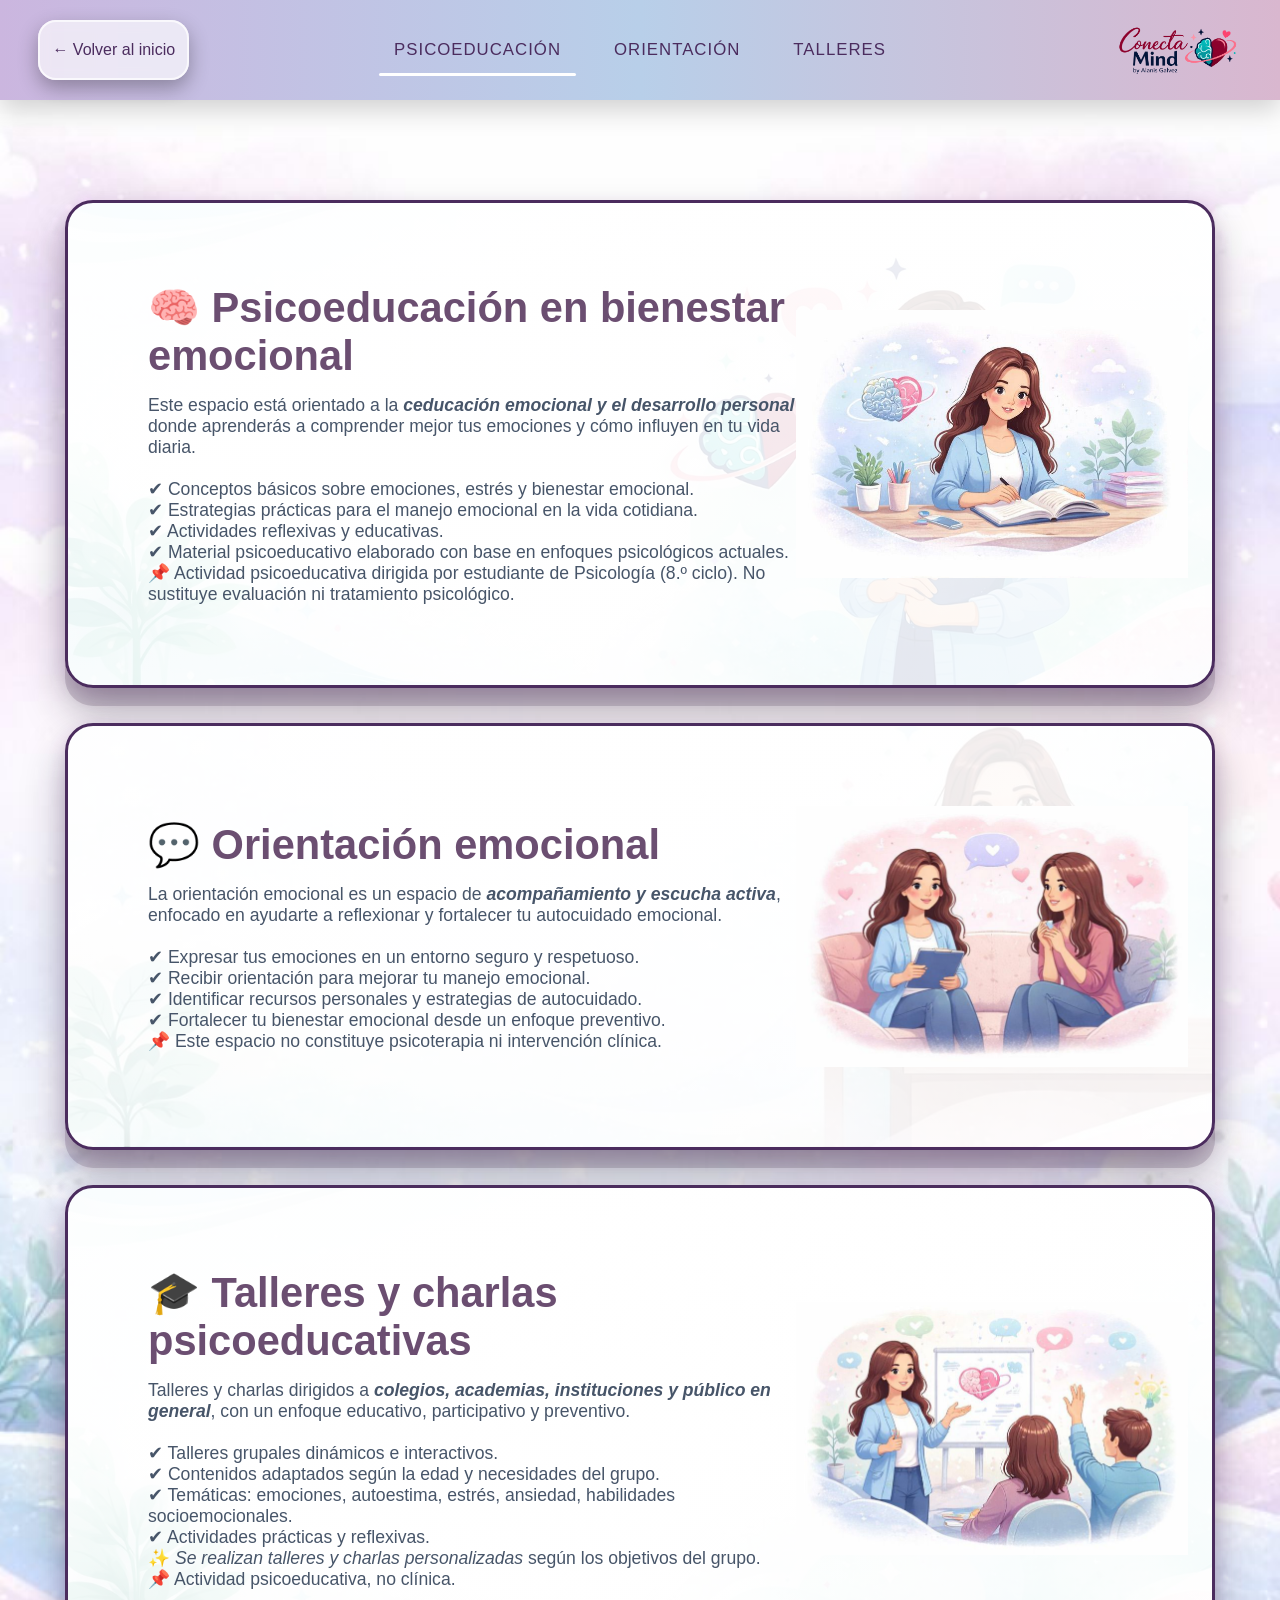
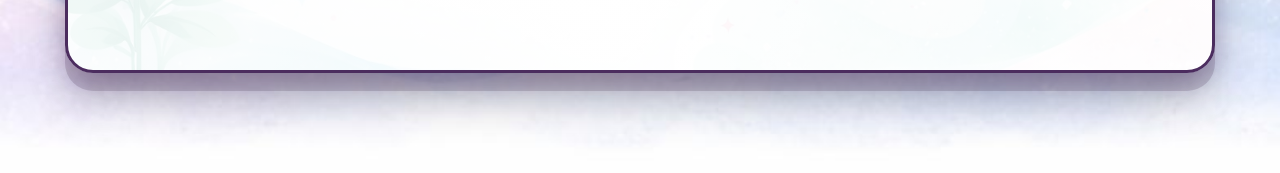
==== commit e7b395f5: "cambios diseño" ====
--- a/servicios.html
+++ b/servicios.html
@@ -4,9 +4,10 @@
     <meta charset="UTF-8">
     <title>Servicios | Conecta Mind</title>
     <meta name="viewport" content="width=device-width, initial-scale=1.0">
+    <link rel="icon" type="image/png" href="assets/images/logo-transparente.png">
 
     <!-- CSS PRINCIPAL -->
-    <link rel="stylesheet" href="style.css?v=menu-pastel-2">
+    <link rel="stylesheet" href="assets/css/main.css">
 </head>
 <body>
 
@@ -15,7 +16,7 @@
 
     <!-- FLECHA REGRESAR -->
     <div class="nav-left">
-        <a href="index.html" class="back-arrow" aria-label="Volver al inicio">←</a>
+        <a href="index.html" class="back-arrow" aria-label="Volver al inicio">← Volver al inicio</a>
     </div>
 
     <!-- LINKS SERVICIOS -->
@@ -24,8 +25,11 @@
         <li><a href="#psicoeducacion" class="nav-link">PSICOEDUCACIÓN</a></li>
         <li><a href="#orientacion" class="nav-link">ORIENTACIÓN</a></li>
         <li><a href="#talleres" class="nav-link">TALLERES</a></li>
-        <li><a href="#recursos" class="nav-link">RECURSOS</a></li>
     </ul>
+
+    <div class="servicios-logo" aria-label="Logo de Conecta Mind">
+        <img src="assets/images/logo-transparente.png" alt="Conecta Mind">
+    </div>
 
 </nav>
 
@@ -52,7 +56,7 @@
             </div>
 
             <div class="servicio-imagen">
-                <img src="fotos/a.png" alt="Psicoeducación emocional">
+                <img src="assets/images/a.png" alt="Psicoeducación emocional">
             </div>
 
         </div>
@@ -77,7 +81,7 @@
             </div>
 
             <div class="servicio-imagen">
-                <img src="fotos/b.png" alt="Orientación emocional">
+                <img src="assets/images/b.png" alt="Orientación emocional">
             </div>
 
         </div>
@@ -103,32 +107,7 @@
             </div>
 
             <div class="servicio-imagen">
-                <img src="fotos/c.png" alt="Talleres psicoeducativos">
-            </div>
-
-        </div>
-    </section>
-
-    <!-- RECURSOS -->
-    <section id="recursos" class="servicio-detalle servicio-section">
-        <div class="servicio-contenido">
-
-            <div class="servicio-texto">
-                <h2>📚 Recursos educativos</h2>
-                <p>
-                    Espacio dedicado a la difusión de <em><strong>materiales educativos</strong></em> para promover
-                    el bienestar emocional y la educación psicológica.<br><br>
-
-                    ✔ Guías descargables en PDF.<br>
-                    ✔ Artículos y blogs psicoeducativos.<br>
-                    ✔ Videos informativos.<br>
-                    ✔ Herramientas prácticas para el autocuidado emocional.<br>
-                    📌 Contenido informativo y educativo, no terapéutico.
-                </p>
-            </div>
-
-            <div class="servicio-imagen">
-                <img src="fotos/a.png" alt="Recursos educativos">
+                <img src="assets/images/c.png" alt="Talleres psicoeducativos">
             </div>
 
         </div>
@@ -136,6 +115,6 @@
 
 </section>
 
-<script src="script.js?v=menu-pastel-2"></script>
+<script src="assets/js/main.js"></script>
 </body>
 </html>
--- a/assets/css/main.css
+++ b/assets/css/main.css
@@ -0,0 +1,1603 @@
+@import url("./typography.css");
+
+/* ================== RESET ================== */
+* {
+    margin: 0;
+    padding: 0;
+    box-sizing: border-box;
+}
+
+:root { --header-height: 100px; }
+
+body {
+    background: #f8fafc;
+    padding-top: var(--header-height);
+    color: #1f2937;
+    width: 100%;
+  overflow-x: hidden;
+}
+
+
+/* ================== NAVBAR ================== */
+.navbar {
+    position: fixed;
+    top: 0;
+    width: 100%;
+    height: var(--header-height);
+    gap: clamp(16px, 3vw, 48px);
+    background: linear-gradient(
+  90deg,
+  #cbb6df,
+  #b8cfe9,
+  #d9b7cf
+);
+    display: flex;
+    justify-content: space-between;
+    align-items: center;
+    padding: 0 clamp(20px, 3vw, 50px);
+    box-shadow: 0 10px 25px rgba(0,0,0,0.18);
+    z-index: 1000;
+    backdrop-filter: blur(10px);
+    margin-left: auto;
+}
+
+.logo-circle {
+    display: block;
+    width: clamp(136px, 12vw, 200px);
+    height: auto;
+    max-height: calc(var(--header-height) - 16px);
+    object-fit: contain;
+    background: transparent;
+    border-radius: 0;
+    padding: 0;
+    box-shadow: none;
+    cursor: pointer;
+    transition: transform 0.3s ease;
+}
+
+.logo-circle:hover {
+    transform: scale(1.03);
+}
+
+
+.logo {
+    height: 80px;
+    margin-left: 60px;
+}
+
+.nav-center {
+    display: flex;
+    list-style: none;
+    gap: clamp(8px, 4vw, 100px);
+    align-items: center;
+    justify-content: flex-end;
+    min-width: 0;
+}
+
+.nav-left { flex-shrink: 0; }
+
+.servicios-logo {
+    display: flex;
+    align-items: center;
+    flex-shrink: 0;
+    margin-left: auto;
+}
+
+.servicios-logo img {
+    display: block;
+    width: clamp(116px, 10vw, 156px);
+    max-height: calc(var(--header-height) - 18px);
+    object-fit: contain;
+    transition: transform 0.3s ease;
+}
+
+.servicios-logo:hover img {
+    transform: scale(1.06);
+}
+
+.nav-link {
+    white-space: nowrap;
+    font-size: 1.05rem;
+    text-decoration: none;
+    color: #4B2C5E;; /* TEXTO BLANCO */
+    font-weight: 500;
+    position: relative;
+    letter-spacing: 1px;
+    padding: 10px 15px;
+}
+
+.nav-link::after {
+    content: "";
+    position: absolute;
+    bottom: -6px;
+    left: 0;
+    width: 0;
+    height: 2px;
+    background: #f4f5f6;
+    transition: 0.3s;
+    height: 3px;
+    border-radius: 10px;
+}
+
+.nav-link:hover::after,
+.nav-link.active::after {
+    width: 100%;
+}
+
+.nav-btn {
+    background: linear-gradient(135deg, #38bdf8, #6366f1);
+    color: white;
+    padding: 10px 28px;
+    border-radius: 30px;
+    text-decoration: none;
+}
+
+/* ================== HERO ================== */
+.hero-bg {
+    background: #f8fcfd url("../images/fondotodo.png") no-repeat right center / cover;
+    min-height: calc(100svh - var(--header-height));
+    padding: clamp(48px, 6vw, 100px) clamp(20px, 4vw, 60px);
+    scroll-margin-top: 10px; /* altura del navbar */
+}
+
+.hero-container {
+    max-width: 1200px;
+    margin: auto;
+    display: flex;
+    align-items: center;
+}
+.hero-text { min-width: 0; width: 60%; }
+.hero-text h1 {
+    display: grid;
+    gap: clamp(12px, 2vw, 24px);
+    font-weight: 700;
+    color: #8a3c6e;
+    margin-bottom: 20px;
+    line-height: 1.15;
+}
+.hero-text h1 br { display: none; }
+.hero-text h1 span:not(.titulo-manuscrito) {
+    display: block;
+    font-size: clamp(30px, 3.5vw, 60px);
+    font-weight: 500;
+    color: #1f2f5c;
+}
+.hero-text p {
+    margin-top: 20px;
+    font-size: clamp(18px, 1.5vw, 24px);
+    max-width: 640px;
+    text-align: left;
+    line-height: 1.6;
+}
+.titulo-manuscrito {
+    display: block;
+    font-family: var(--font-brand);
+    font-size: clamp(48px, 5.2vw, 100px);
+    color: #8b2f5f;
+}
+
+hero-porque-texto {
+    margin-top: 70px;
+    padding-top: 10px;
+    text-align: center;
+}
+
+.hero-porque-texto h3 {
+    font-size: 30px;
+    font-weight: 600;
+    color: #2f3f8f;
+    margin-top: 30px;
+    padding-top: 10px;
+    text-align: center;
+}
+
+.hero-porque-texto h3 span {
+    font-size: 30px;
+    color: #8b2f5f;
+    text-align: center;
+}
+
+.hero-porque-texto p {
+    font-size: 20px;
+    font-weight: 500;
+    color: #666;
+    max-width: 520px;
+    margin: 0 auto;
+    line-height: 1.5;
+    text-align: center;
+}
+
+/* ================== HERO CARDS ================== */
+.hero-cards {
+    font-size: 1.3rem;
+    display: flex;
+    justify-content: center;
+    gap: 25px;
+    margin-top: 60px;
+    flex-wrap: wrap;
+}   
+
+.mini-card {
+    margin-top: -10px;
+    background: white;
+    padding: 20px 32px;
+    border-radius: 22px;
+
+    box-shadow:
+        0 18px 40px rgba(0,0,0,0.18),
+        0 6px 14px rgba(124,45,146,0.15);
+
+    transition: transform 0.35s ease, box-shadow 0.35s ease;
+}
+
+.mini-card:hover {
+    transform: translateY(-10px) scale(1.1);
+    box-shadow:
+        0 28px 55px rgba(0,0,0,0.28),
+        0 10px 22px rgba(30,58,138,0.25);
+}
+
+.btn-servicios {
+    font-family: var(--font-accent);
+    margin-left: 0;
+    padding: 14px 40px;
+    display: inline-block;
+    margin-top: 30px;
+    background: linear-gradient(90deg, #6ECED6, #4FB7C5);
+    color: #fff;
+    font-size: 20px;
+    font-weight: 600;
+    border-radius: 30px;
+    text-decoration: none;
+    box-shadow: 0 8px 20px rgba(96,165,250,0.35);
+    transition: all 0.3s ease;
+    letter-spacing: 4px;
+}
+
+.btn-servicios:hover {
+    transform: scale(1.08);
+    box-shadow: 0 14px 30px rgba(217,70,239,0.35);
+}
+
+
+/* ================== SECCIONES GENERALES ================== */
+section h2 {
+    font-size: 2.6rem;
+    color: #1e3a8a;
+    margin-bottom: 15px;
+}
+
+section p {
+    font-size: 1.1rem;
+    color: #475569;
+}
+
+/* ================== SOBRE MI ================== */
+#sobre-mi {
+    min-height: 100vh;
+    padding: 100px 0;
+    scroll-margin-top: 90px; /* altura del navbar */
+    text-align: center;
+}
+
+.section-bg {
+    background: #f8fcfd url("../images/sobremi.png") no-repeat right center / cover;
+    padding: 140px 0;
+}
+
+.section-content {
+    max-width: 1200px;
+    margin: auto;
+    display: flex;
+    gap: 60px;
+    padding: 0 60px;
+    align-items: center;
+}
+.about-text h2 {
+    font-family: var(--font-accent);
+    margin-left: 30px;
+    margin-top: 30px;
+    font-size: 4rem;
+    font-weight: 600;
+}
+
+.about-text h3 {
+    font-size: 2rem;
+    margin-top: 10px;
+    color: #7c2d92;
+    text-align: center;
+}
+
+.about-text p {
+    margin-left: 50px;
+    font-size: 1.15rem;
+    margin-top: 30px;
+    max-width: 520px;
+}
+
+.subtitle {
+    font-size: 1.5rem;
+    margin: 10px 0 20px;
+    color: #64748b;
+}
+
+.about-text ul {
+    margin-top: 20px;
+    list-style: none;
+}
+
+.about-text li {
+    margin-bottom: 10px;
+    font-size: 1.05rem;
+}
+
+.about-img img {
+    width: 480px;
+    border-radius: 26px;
+    object-fit: cover;
+    margin-top: 60px;
+
+    border: 3px solid rgba(255,255,255,0.7);
+
+    box-shadow:
+        0 28px 60px rgba(0,0,0,0.28),
+        0 0 0 10px rgba(124,45,146,0.12);
+
+    transition: transform 0.4s ease, box-shadow 0.4s ease;
+}
+
+.about-img img:hover {
+    transform: translateY(-12px) scale(1.05);
+    box-shadow:
+        0 38px 75px rgba(0,0,0,0.38),
+        0 0 0 14px rgba(30,58,138,0.2);
+}
+
+/* ================== SERVICIOS ================== */
+.servicios {
+    background: url("../images/2serv.png") no-repeat center/cover;
+    min-height: 100vh;
+    padding: 50px 3%;
+    scroll-margin-top: 100px;
+    text-align: center;
+}
+
+.servicios-container {
+    max-width: 1250px;
+    margin: auto;
+}
+
+.servicios-cards {
+    display: grid;
+    grid-template-columns: repeat(2, 1fr);
+    gap: 60px;
+    margin-top: 60px;
+}
+
+.servicio-card {
+    display: flex;
+    flex-direction: column;
+    background: rgba(255,255,255,0.9);
+    border-radius: 35px;
+    padding: 40px 50px;
+    text-align: left;
+
+    box-shadow:
+        0 18px 40px rgba(0,0,0,0.18),
+        0 6px 14px rgba(124,45,146,0.15);
+
+    backdrop-filter: blur(6px);
+    transition: all 0.35s ease;
+}
+
+.servicio-card h3 {
+    font-size: 1.6rem;
+    color: #7c2d92;
+    margin-bottom: 14px;
+    font-weight: 700;
+}
+
+.servicio-card p {
+    font-size: 1rem;
+    color: #475569;
+    line-height: 1.6;
+    margin-bottom: 22px;
+}
+
+.servicio-acciones {
+    margin-top: auto;
+    display: flex;
+    justify-content: flex-start;
+    align-items: center;
+}
+
+.servicio-card:hover {
+    transform: translateY(-14px);
+    box-shadow:
+        0 28px 55px rgba(0,0,0,0.28),
+        0 10px 22px rgba(30,58,138,0.25);
+}
+
+.servicio-boton{
+    display: inline-flex;
+    align-items: center;
+    justify-content: center;
+    padding: 10px 22px;
+    border-radius: 20px;
+    background: #6fbfc6;
+    color: white;
+    font-size: 0.9rem;
+    font-weight: 500;
+    text-decoration: none;
+    transition: all 0.3s ease;
+    margin-top: auto;
+    min-width: 170px;
+}
+
+.servicio-boton:hover {
+    background: #5aaeb6;
+    transform: translateX(4px);
+}
+
+/* ================== CARDS ================== */
+.cards {
+    display: flex;
+    gap: 30px;
+    justify-content: center;
+    flex-wrap: wrap;
+    margin-top: 60px;
+}
+
+.card {
+    width: 280px;
+    padding: 40px;
+    border-radius: 25px;
+    background: white;
+    box-shadow: 0 15px 30px rgba(0,0,0,0.1);
+    transition: 0.3s;
+}
+
+.card:hover {
+    transform: translateY(-10px);
+}
+
+/* ================== ACERCA DE ================== */
+.acerca-bg {
+    background: url("../images/serviciosss.png") no-repeat center/cover;;
+    min-height: 100vh;
+    padding: 150px ;
+    scroll-margin-top: 100px;
+    padding-top: 80px;   /* antes 140px aprox */
+    padding-bottom: 100px;
+}
+
+.acerca-content {
+    max-width: 1100px;
+    margin: auto;
+    padding: 0 60px;
+    text-align: center;
+}
+
+.acerca-content h2 {
+    color: #7c2d92;
+    margin-bottom: 20px;
+}
+
+.acerca-content p {
+    font-size: 1.15rem;
+    max-width: 750px;
+    margin: auto;
+    line-height: 1.8;
+}
+
+/* ================== CONTACTO ================== */
+.contacto-bg {
+    background:
+        linear-gradient(rgba(248, 252, 253, 0.72), rgba(238, 228, 246, 0.82)),
+        url("../images/fondotodo.png") no-repeat center/cover;
+    min-height: 100vh;
+    padding: 40px 0;
+    scroll-margin-top: 90px; /* altura del navbar */
+    text-align: center;
+}
+
+.contacto-title {
+    font-size: 2.6rem;
+    color: #1e3a8a;
+    margin-bottom: 12px;
+}
+
+.contacto-texto {
+    font-size: 1.1rem;
+    color: #475569;
+    margin-bottom: 50px;
+}
+
+/* CONTENEDOR DE ICONOS */
+.contacto-cards {
+    display: flex;
+    justify-content: center;
+    gap: 30px;
+    flex-wrap: wrap;
+}
+
+/* TARJETA */
+.contacto-card {
+    width: 130px;
+    display: flex;
+    flex-direction: column;
+    align-items: center;
+    text-decoration: none;
+    color: #1f2937;
+    font-weight: 500;
+    transition: 0.3s;
+}
+
+/* ICONO */
+.contacto-card img {
+    width: 70px;
+    height: 70px;
+    background: white;
+    border-radius: 50%;
+    padding: 14px;
+    box-shadow: 0 15px 30px rgba(0,0,0,0.12);
+    margin-bottom: 10px;
+    object-fit: contain;
+}
+
+/* HOVER */
+.contacto-card:hover {
+    transform: translateY(-8px);
+}
+
+.section-divider {
+    width: 100%;
+    height: 2px;
+    background: linear-gradient(
+        90deg,
+        #7c2d92,
+        #1e3a8a
+    );
+}
+
+
+
+
+/* ================== WHATSAPP FLOTANTE ================== */
+.whatsapp-float {
+    
+    position: fixed;
+    bottom: 25px;
+    right: 25px;
+
+    background: linear-gradient(90deg, #6ECED6, #4FB7C5);
+    color: white;
+
+    padding: 14px 22px;
+    border-radius: 40px;
+
+    text-decoration: none;
+    font-size: 15px;
+    font-weight: 600;
+
+    display: flex;
+    align-items: center;
+    gap: 10px;
+
+    box-shadow: 0 12px 30px rgba(0,0,0,0.35);
+    z-index: 99999;
+    transition: all 0.3s ease;
+}
+
+/* Hover */
+.whatsapp-float:hover {
+    transform: scale(1.08);
+    box-shadow: 0 15px 35px rgba(0,0,0,0.45);
+}
+
+
+
+.nav-profile {
+    display: flex;
+    align-items: center;
+    gap: 10px;
+    color: white;
+    font-weight: 500;
+}
+
+.profile-img {
+    width: 42px;
+    height: 42px;
+    border-radius: 50%;
+    object-fit: cover;
+    border: 2px solid rgba(255,255,255,0.6);
+}
+
+.profile-name {
+    color: white;
+    text-decoration: none;
+    position: relative;
+    cursor: pointer;
+}
+
+.profile-name::after {
+    content: "";
+    position: absolute;
+    left: 0;
+    bottom: -5px;
+    width: 0;
+    height: 2px;
+    background: #38bdf8;
+    transition: 0.3s;
+}
+
+.profile-name:hover::after {
+    width: 100%;
+}
+
+.acerca-container {
+    max-width: 1200px;
+    margin: auto;
+    padding: 0 40px;
+    text-align: center;
+}
+
+.acerca-title {
+    font-size: 2.6rem;
+    color: #1e3a8a;
+    margin-bottom: 15px;
+}
+
+.acerca-subtitle {
+    max-width: 820px;
+    margin: 0 auto 70px;
+    font-size: 1.05rem;
+    color: #475569;
+    line-height: 1.6;
+}
+
+/* CONTENEDOR DE LAS 3 TARJETAS */
+.about-cards {
+    display: flex;
+    gap: 30px;
+    justify-content: center;
+    align-items: stretch;
+}
+
+/* TARJETAS */
+.about-card {
+    width: 33%;
+    min-width: 300px;
+    padding: 35px 30px;
+    background: rgba(255, 255, 255, 0.88);
+    border-radius: 35px;
+    box-shadow: 0 18px 35px rgba(0,0,0,0.50);
+    backdrop-filter: blur(6px);
+    transition: all 0.35s ease;
+    text-align: center;
+}
+
+.about-card h3 {
+    color: #7c2d92;
+    margin-bottom: 15px;
+    font-size: 1.4rem;
+}
+
+.about-card p,
+.about-card li {
+    color: #374151;
+    font-size: 0.95rem;
+    line-height: 1.6;
+}
+
+.about-card ul {
+    list-style: none;
+    padding: 0;
+    margin-top: 10px;
+}
+
+.about-card li {
+    margin-bottom: 6px;
+}
+
+/* EFECTO FLOTANTE */
+.about-card:hover {
+    transform: translateY(-14px) scale(1.04);
+    box-shadow: 0 28px 55px rgba(0,0,0,0.18);
+}
+
+@media (max-width: 900px) {
+    .about-cards {
+        flex-direction: column;
+        align-items: center;
+    }
+
+    .about-card {
+        width: 100%;
+        max-width: 420px;
+    }
+}
+
+.about-cards {
+    display: flex;
+    gap: 25px;
+    justify-content: center;
+    flex-wrap: nowrap;
+    margin-top: 10px;
+}
+
+/* 👇 NOTA VA FUERA DEL FLEX */
+.nota-importante {
+    width: 100%;
+    max-width: 1500px;
+    margin: 30px auto 0;
+
+    padding: 18px 30px;
+    background: rgba(255, 255, 255, 0.9);
+
+    border-top: 3px solid #7c2d92;
+    border-radius: 16px;
+
+    text-align: center;
+    font-size: 1rem;
+    color: #7c2d92;
+
+    box-shadow: 0 10px 25px rgba(0,0,0,0.1);
+    backdrop-filter: blur(6px);
+}
+
+.nota-importante strong {
+    display: block;
+    margin-bottom: 4px;
+    color: #7c2d92;
+    font-size: 0.80rem;
+}
+
+/* BACKGROUND DE SERVICIOS */
+.servicios-bg {
+    min-height: 100vh;
+    padding: 100px 0;
+    scroll-margin-top: 90px; /* altura del navbar */
+    background: url("../images/serviciosss.png") center/cover no-repeat;
+    position: relative;
+}
+
+.servicios-bg > * {
+    position: relative;
+    z-index: 2;
+}
+
+/* GRID */
+.accordion-grid {
+    display: grid;
+    grid-template-columns: repeat(3, 1fr);
+    gap: 26px;
+    max-width: 1100px;
+    margin: auto;
+    align-items: start;
+}
+
+
+/* CARD */
+.accordion-item {
+    background: rgba(255,255,255,0.88);
+    border-radius: 30px;
+    padding: 30px;
+    box-shadow: 0 18px 35px rgba(0,0,0,0.12);
+    backdrop-filter: blur(8px);
+    transition: 0.35s;
+    align-self: start;
+}
+
+.accordion-item:hover {
+    transform: translateY(-12px);
+    box-shadow: 0 28px 55px rgba(0,0,0,0.18);
+}
+
+/* BOTÓN (solo título visible) */
+.accordion-header {
+    background: none;
+    border: none;
+    font-size: 1.15rem;
+    font-weight: 600;
+    color: #7c2d92;
+    cursor: pointer;
+    width: 100%;
+    text-align: center;
+}
+
+/* CONTENIDO OCULTO */
+.accordion-content {
+    max-height: 0;
+    overflow: hidden;
+    transition: max-height 0.4s ease;
+    margin-top: 15px;
+    text-align: center;
+}
+
+.accordion-content ul {
+    padding-left: 18px;
+}
+
+.accordion-content li,
+.accordion-content p {
+    font-size: 0.95rem;
+    color: #374151;
+    line-height: 1.6;
+}
+
+/* RESPONSIVE */
+@media (max-width: 900px) {
+    .accordion-grid {
+        grid-template-columns: 1fr;
+    }
+
+    .accordion-item {
+        grid-column: auto !important;
+    }
+}
+
+.section-title {
+    text-align: center;
+    font-size: 2.8rem;
+    color: #1e3a8a;
+    margin-bottom: 10px;
+}
+
+.section-subtitle {
+    text-align: center;
+    font-size: 1.05rem;
+    color: #475569;
+    margin-bottom: 60px;
+}
+
+.faq-section {
+    padding: 90px clamp(16px, 4vw, 50px) 80px;
+    background: linear-gradient(180deg, rgba(243, 232, 247, 0.72), rgba(255, 255, 255, 0.68));
+}
+
+.faq-section h2 {
+    margin: 0;
+    text-align: center;
+    font-size: clamp(1.8rem, 2.8vw, 2.8rem);
+    line-height: 1.08;
+    color: #1e3a8a;
+    font-weight: 800;
+    letter-spacing: -0.04em;
+}
+
+.contenido-acotado {
+    max-width: 980px;
+    margin: 0 auto;
+}
+
+.faq-section .section-subtitle {
+    margin: 12px auto 22px;
+    font-size: clamp(1rem, 1.5vw, 1.35rem);
+    color: #475569;
+    font-style: italic;
+    font-weight: 500;
+}
+
+.faq-list {
+    display: grid;
+    gap: 9px;
+    margin: 0 auto;
+    max-width: 900px;
+}
+
+.faq-list details {
+    width: 100%;
+    background: rgba(255, 255, 255, 0.78);
+    border: 1px solid rgba(123, 86, 136, 0.15);
+    border-radius: 18px;
+    box-shadow: 0 4px 12px rgba(41, 30, 54, 0.05);
+    overflow: hidden;
+    transition: box-shadow 0.25s ease, transform 0.25s ease;
+}
+
+.faq-list details:hover {
+    transform: translateY(-1px);
+    box-shadow: 0 8px 18px rgba(41, 30, 54, 0.08);
+}
+
+.faq-list summary {
+    list-style: none;
+    cursor: pointer;
+    padding: 16px 22px 16px 18px;
+    font-size: clamp(1rem, 1.3vw, 1.35rem);
+    font-weight: 700;
+    color: #4b2c5e;
+    display: flex;
+    align-items: center;
+    justify-content: space-between;
+    gap: 14px;
+    line-height: 1.2;
+}
+
+.faq-list summary::-webkit-details-marker {
+    display: none;
+}
+
+.faq-list summary::after {
+    content: "▾";
+    width: 24px;
+    height: 24px;
+    border-radius: 50%;
+    display: inline-flex;
+    align-items: center;
+    justify-content: center;
+    background: rgba(123, 86, 136, 0.12);
+    color: #4b2c5e;
+    font-size: 0.9rem;
+    line-height: 1;
+    flex-shrink: 0;
+}
+
+.faq-list details[open] summary::after {
+    content: "▴";
+}
+
+.faq-list details p {
+    padding: 0 18px 16px;
+    color: #475569;
+    line-height: 1.55;
+    font-size: 0.92rem;
+    margin: 0;
+    max-width: 92%;
+}
+
+.faq-contacto {
+    margin-top: 16px;
+    text-align: center;
+    font-size: 0.96rem;
+    color: #4b2c5e;
+    font-weight: 600;
+}
+
+.faq-contacto a {
+    color: #7c2d92;
+    text-decoration: underline;
+    text-underline-offset: 4px;
+}
+
+.accordion-item {
+    overflow: hidden;
+    cursor: pointer;
+}
+
+.accordion-content {
+    max-height: 0;
+    overflow: hidden;
+    transition: max-height 0.4s ease;
+}
+
+
+
+.accordion-item:has(.accordion-content[style*="max-height"]) 
+.accordion-header::after {
+    transform: rotate(180deg);
+}
+
+
+/* Hover flotante */
+.btn-sobre-mi:hover {
+    transform: scale(1.08);
+}
+
+/* === AJUSTE SOBRE MI === */
+#sobre-mi .section-content {
+    align-items: flex-start;
+}
+
+.about-text {
+    display: flex;
+    flex-direction: column;
+}
+
+.btn-sobre-mi {
+    font-family: var(--font-accent);
+    margin: 65px auto 0 173px; /* centra horizontalmente */
+    padding: 12px 45px;
+    border-radius: 30px;
+    border: none;
+    background: linear-gradient(90deg, #6ECED6, #4FB7C5);
+    color: white;
+    font-size: 18px;
+    cursor: pointer;
+    transition: transform 0.3s ease, box-shadow 0.3s ease;
+}
+
+.about-img img {
+    width: 450px;
+    border-radius: 20px;
+    box-shadow: 0 20px 40px rgba(0,0,0,0.15);
+    object-fit: cover;
+    transition: transform 0.4s ease, box-shadow 0.4s ease;
+    margin-top: 60px; /* baja la imagen */
+}
+
+.about-img img:hover {
+    transform: scale(1.08);
+    box-shadow: 0 30px 55px rgba(0,0,0,0.25);
+}
+
+/* ===== MODAL PDF ===== */
+.modal-pdf {
+    position: fixed;
+    inset: 0;
+    background: rgba(0,0,0,0.55);
+    display: none;
+    justify-content: center;
+    align-items: center;
+    z-index: 99999;
+}
+
+.modal-content {
+    background: white;
+    width: 80%;
+    max-width: 900px;
+    height: 80%;
+    border-radius: 40px;
+    padding: 20px;
+    position: relative;
+    box-shadow: 0 30px 60px rgba(0,0,0,0.4);
+    animation: aparecer 0.35s ease;
+}
+
+@keyframes aparecer {
+    from {
+        transform: scale(0.9);
+        opacity: 0;
+    }
+    to {
+        transform: scale(1);
+        opacity: 1;
+    }
+}
+
+.pdf-frame {
+    width: 100%;
+    height: 100%;
+    border-radius: 20px;
+}
+
+.close-modal {
+    position: absolute;
+    top: 15px;
+    right: 25px;
+    font-size: 28px;
+    cursor: pointer;
+    color: #7c2d92;
+    font-weight: bold;
+}
+
+/* EFECTO FLOTANTE GENERAL */
+/* ===== EFECTO FLOTANTE NAVBAR ===== */
+.nav-center li a,
+.profile-name {
+    display: inline-block;
+    transition: transform 0.3s ease, text-shadow 0.3s ease;
+}
+
+.nav-center li a:hover,
+.profile-name:hover {
+    transform: translateY(-5px);
+    text-shadow: 0 10px 20px rgba(0, 0, 0, 0.25);
+}
+
+/* ================= SOCIAL FLOAT ================= */
+.social-float {
+    position: fixed;
+    top: 50%;
+    right: 20px;
+    transform: translateY(-50%);
+    background: linear-gradient(180deg, #ffffff, #e6f7fb, #cdeff6);
+    padding: 14px 10px;
+    border-radius: 40px;
+    display: flex;
+    flex-direction: column;
+    gap: 14px;
+    box-shadow: 0 18px 45px rgba(0, 0, 0, 0.3);
+    z-index: 99999;
+}
+
+.social-icon {
+    width: 48px;
+    height: 48px;
+    background: rgba(255, 255, 255, 0.12);
+    border-radius: 50%;
+    display: flex;
+    align-items: center;
+    justify-content: center;
+    transition: transform 0.3s ease, background 0.3s ease;
+}
+
+.social-icon img {
+    width: 40px;
+    height: 50px;
+    object-fit: contain;
+}
+
+.social-icon:hover {
+    transform: scale(1.15);
+    box-shadow: 0 12px 25px rgba(124, 45, 146, 0.35);
+}
+
+.phones-container {
+    display: flex;
+    justify-content: center;
+    gap: -100px;
+    margin-top: -70px; 
+    flex-wrap: wrap;
+}
+
+.phone {
+    margin-left: -70px;
+    position: relative;
+    width: 400px;
+    text-decoration: none;
+    transition: transform 0.3s ease;
+}
+
+.phone:hover {
+    transform: translateY(-12px);
+}
+
+.phone-frame {
+    transform: translateX(-48px);
+    width: 130%;
+    display: block;
+    z-index: 2;
+    position: relative;
+}
+
+.phone-screen {
+    position: absolute;
+    top: 12%;
+    left: 30%;
+    width: 46%;
+    height: 78.4%;
+    object-fit: cover;
+    border-radius: 26px;
+    z-index: 1;
+}
+
+.phone-info {
+    margin-top: -40px;
+    margin-left: 20px;
+    display: flex;
+    justify-content: center;
+    align-items: center;
+    gap: 5px;
+
+    font-size: 15px;
+    font-weight: 500;
+    color: #1f2937;
+    text-decoration: none;
+    cursor: pointer;
+    border-radius: 10px;
+    padding: 4px 8px;
+    transition: transform 0.25s ease, color 0.25s ease, background 0.25s ease;
+}
+
+.phone-info:hover,
+.phone-info:focus-visible {
+    color: #7c2d92;
+    background: rgba(255, 255, 255, 0.72);
+    transform: translateY(-3px);
+    outline: none;
+}
+
+/* icono */
+.app-icon {
+    width: 22px;
+    height: 22px;
+}
+
+/* NAVBAR SERVICIOS */
+.servicios-nav {
+    background: rgba(255,255,255,0.95);
+}
+
+.back-icon {
+    font-size: 26px;
+    text-decoration: none;
+    color: #555;
+    font-weight: bold;
+}
+
+/* FONDO SERVICIOS */
+.servicios-page-bg {
+    min-height: 100vh;
+    background-image: url("../images/2serv.png");
+    background-size: cover;
+    background-position: center;
+
+    padding: 100px 60px; /* ⬅ antes 180px */
+    
+    display: flex;
+    flex-direction: column;
+    gap: 35px; /* controla separación ENTRE bloques */
+}
+
+/* BLOQUES */
+.servicio-detalle {
+    background-color: rgba(255,255,255,0.97);
+    background-position: center;
+    background-size: cover;
+    background-repeat: no-repeat;
+
+    scroll-margin-top: 120px;
+    padding: 80px;
+    border-radius: 28px;
+    text-align: left;
+
+    max-width: 1150px; /* ⬅ CLAVE */
+    margin: 0 auto;
+
+    border: 3px solid #4b2c5e;
+    box-shadow:
+        0 18px 0 rgba(55, 36, 69, 0.18),
+        0 24px 42px rgba(33, 24, 42, 0.34),
+        0 8px 18px rgba(124,45,146,0.18);
+
+    transition: all 0.35s ease;
+}
+
+#psicoeducacion {
+    background-image:
+        linear-gradient(rgba(255,255,255,0.91), rgba(255,255,255,0.86)),
+        url("../images/fondotodo.png");
+}
+
+#orientacion {
+    background-image:
+        linear-gradient(rgba(255,255,255,0.91), rgba(255,255,255,0.86)),
+        url("../images/sobremi.png");
+}
+
+#talleres {
+    background-image:
+        linear-gradient(rgba(255,255,255,0.91), rgba(255,255,255,0.86)),
+        url("../images/serviciosss.png");
+}
+
+.servicio-detalle:hover {
+    transform: translateY(-10px);
+    box-shadow:
+        0 18px 0 rgba(55, 36, 69, 0.14),
+        0 34px 68px rgba(33, 24, 42, 0.34),
+        0 14px 28px rgba(124,45,146,0.26);
+}
+
+.servicio-detalle h2 {
+    margin-bottom: 15px;
+    color: #6b4e71;
+}
+
+.navbar .nav-link.active {
+    color: #4B2C5E;
+    font-weight: 500;
+    background: transparent;
+    border-radius: 0;
+    box-shadow: none;
+}
+
+.navbar .nav-link.active::after {
+    display: block;
+    width: 100%;
+    background: #ffffff;
+}
+
+/* ================== BOTÓN REGRESAR MEJORADO ================== */
+.back-arrow {
+    position: absolute;
+    left: 30px;
+    top: 20px;
+
+    width: 60px;
+    height: 60px;
+
+    display: flex;
+    align-items: center;
+    justify-content: center;
+
+    font-size: 2.4rem;
+    text-decoration: none;
+
+    color: #4B2C5E;
+    background: rgba(255,255,255,0.65);
+
+    border-radius: 50%;
+    box-shadow: 
+        0 8px 20px rgba(0,0,0,0.30),
+        inset 0 0 0 2px rgba(255,255,255,0.7);
+
+    backdrop-filter: blur(6px);
+    transition: all 0.35s ease;
+    line-height: 20px !important;            /* 🔥 clave para centrar el icono */ 
+}
+
+.navbar-servicios .back-arrow {
+    width: auto;
+    min-width: 60px;
+    padding: 0 14px;
+    border-radius: 18px;
+    font-size: 1rem;
+    white-space: nowrap;
+    line-height: 1.2 !important;
+}
+
+/* Hover elegante */
+.back-arrow:hover {
+    transform: scale(1.15) translateX(1px);
+    background: linear-gradient(135deg, #cbb6df, #b8cfe9, #d9b7cf);
+    color: #fff;
+    box-shadow: 0 12px 28px rgba(0,0,0,0.25);
+}
+
+/* Click */
+.back-arrow:active {
+    transform: scale(1.05);
+}
+
+
+/* Original service image layout (desktop). */
+.servicio-contenido { display: flex; align-items: center; gap: 40px; }
+.servicio-texto { flex: 1; }
+.servicio-imagen { flex: 0 0 280px; display: flex; justify-content: center; }
+.servicio-imagen img { width: 140%; max-width: 400px; height: auto; }
+.nav-toggle { display: none; }
+.phone-preview { display: contents; }
+.close-modal { border: 0; background: transparent; }
+.whatsapp-float img { width: 28px; height: 28px; object-fit: contain; }
+body.modal-open { overflow: hidden; }
+
+/* Layout adjustments apply only to tablets and phones. */
+@media (max-width: 1100px) {
+
+:root { --header-height: 100px; --page-gutter: clamp(20px, 5vw, 80px); }
+html { scroll-padding-top: calc(var(--header-height) + 16px); }
+body { padding-top: 0; overflow-x: visible; }
+img { max-width: 100%; }
+section[id] { scroll-margin-top: 16px !important; }
+p { line-height: 1.65; }
+a, button { -webkit-tap-highlight-color: transparent; }
+a:focus-visible, button:focus-visible { outline: 3px solid #7c2d92; outline-offset: 5px; }
+.navbar { position: sticky; height: var(--header-height); padding: 10px var(--page-gutter); gap: 24px; }
+.nav-left { flex-shrink: 0; }
+.logo-circle { display: block; object-fit: contain; margin: 0; }
+.servicios-logo img { width: clamp(138px, 24vw, 178px); max-height: 70px; }
+.nav-center { gap: clamp(4px, 2vw, 32px); align-items: center; }
+.nav-link { padding: 12px 8px; font-size: .95rem; white-space: nowrap; }
+.nav-toggle { display: none; }
+.back-arrow { position: static; }
+.hero-bg, #sobre-mi, .servicios, .acerca-bg, .contacto-bg, .servicios-bg { padding: clamp(48px, 7vw, 96px) var(--page-gutter); min-height: auto; }
+.hero-container, .section-content, .acerca-container, .acerca-content { width: 100%; padding: 0; }
+.hero-text, .about-text, .servicio-texto { min-width: 0; }
+.hero-text h1, .hero-text p { margin-left: 0; }
+.hero-text h1 { line-height: 1.15; font-size: inherit; }
+.hero-text h1 br { display: none; }
+.titulo-manuscrito { display: block; transform: none; font-size: clamp(48px, 7vw, 100px); }
+.hero-text h1 span:not(.titulo-manuscrito), .hero-text h1 span:last-child { margin-top: 0; font-size: clamp(30px, 4.5vw, 60px); }
+.hero-text p { font-size: clamp(18px, 2vw, 24px); }
+.btn-servicios { margin-left: 0; max-width: 100%; padding: 16px 28px; letter-spacing: 1px; text-align: center; }
+.hero-cards { max-width: 1200px; margin: 48px auto 0; gap: 20px; }
+.mini-card { margin: 0; font-size: 1rem; padding: 20px 24px; }
+.hero-porque-texto { margin-top: 32px; }
+.hero-porque-texto p { font-size: 1.1rem; }
+.about-text h2, .about-text p { margin-left: 0; }
+.about-text h2 { margin-top: 0; font-size: clamp(32px, 5vw, 64px); }
+.btn-sobre-mi { margin: 28px auto 0; padding: 14px 28px; max-width: 100%; }
+.servicios-cards { grid-template-columns: repeat(2, minmax(0, 1fr)); gap: 28px; margin-top: 32px; }
+.servicio-card { min-width: 0; padding: clamp(24px, 3vw, 40px); display: flex; flex-direction: column; }
+.servicio-boton { align-self: flex-start; }
+.section-title, .acerca-title, .contacto-title, section h2 { font-size: clamp(28px, 3.5vw, 42px); overflow-wrap: break-word; }
+.section-subtitle, .acerca-subtitle { margin-bottom: 32px; }
+.about-cards { display: grid; grid-template-columns: repeat(3, minmax(0, 1fr)); gap: 24px; }
+.about-card { width: 100%; min-width: 0; max-width: none; padding: 28px 24px; }
+.nota-importante { padding: 20px; line-height: 1.6; }
+.phones-container { display: grid; grid-template-columns: repeat(3, minmax(0, 1fr)); max-width: 1100px; margin: 24px auto 0; gap: 24px; }
+.phone { width: 100%; margin: 0; min-width: 0; }
+.phone-frame { width: 100%; transform: none; }
+.phone-screen { left: 32.5%; top: 10%; width: 35%; height: 70%; }
+.phone-info { margin: 16px 0 0; flex-wrap: wrap; }
+.servicios-page-bg { padding: 48px var(--page-gutter); }
+.servicio-detalle { width: 100%; padding: clamp(24px, 4vw, 64px); }
+.servicio-contenido { display: flex; align-items: center; gap: 32px; }
+.servicio-texto { flex: 1; }
+.servicio-imagen { flex: 0 1 280px; min-width: 0; }
+.servicio-imagen img { display: block; width: 100%; height: auto; max-width: 320px; margin: auto; }
+.whatsapp-float { z-index: 900; }
+.social-float { z-index: 900; }
+.whatsapp-float img { width: 28px; height: 28px; object-fit: contain; }
+.modal-pdf { padding: 16px; z-index: 2000; }
+.modal-content { width: 100%; height: 85vh; height: 85dvh; padding: 56px 12px 12px; border-radius: 20px; }
+.close-modal { border: 0; background: transparent; width: 44px; height: 44px; top: 6px; right: 10px; }
+body.modal-open { overflow: hidden; }
+
+@media (max-width: 1100px) {
+    :root { --header-height: 80px; }
+    .logo-circle { width: clamp(136px, 20vw, 160px); height: auto; max-height: 64px; }
+    .navbar {
+        position: relative;
+        display: grid;
+        grid-template-columns: 1fr auto 1fr;
+        padding-inline: 20px;
+    }
+    .navbar .nav-left { grid-column: 1; justify-self: start; }
+    .navbar .servicios-logo {
+        grid-column: 2;
+        grid-row: 1;
+        justify-self: center;
+        margin-left: 0;
+    }
+    .nav-toggle { display: inline-flex; align-items: center; gap: 6px; grid-column: 3; justify-self: end; min-width: 86px; min-height: 38px; padding: 7px 10px; border: 1px solid #7c6288; border-radius: 10px; background: #ffffffb3; color: #4b2c5e; font-size: .86rem; cursor: pointer; }
+    .nav-center { display: none; position: absolute; top: 100%; left: 0; right: 0; padding: 16px 20px; background: #e0d8eb; box-shadow: 0 12px 20px #0002; max-height: calc(100dvh - var(--header-height)); overflow-y: auto; }
+    .navbar.menu-open .nav-center { display: flex; flex-direction: column; align-items: stretch; gap: 4px; }
+    .nav-link { display: block; white-space: normal; min-height: 44px; }
+    .social-float { display: none; }
+    .about-cards { grid-template-columns: 1fr; max-width: 680px; margin-inline: auto; }
+    .servicio-contenido { flex-direction: column; align-items: stretch; }
+    .servicio-imagen { flex-basis: auto; width: min(100%, 280px); margin: auto; }
+}
+@media (max-width: 600px) {
+    .hero-bg { background-position: 60% center; }
+    .hero-cards, .servicios-cards, .phones-container { display: grid; grid-template-columns: minmax(0, 1fr); gap: 20px; }
+    .hero-cards { text-align: center; }
+    .btn-servicios { width: 100%; font-size: 18px; }
+    .section-content { flex-direction: column; gap: 24px; }
+    .about-text p { margin-top: 20px; font-size: 1rem; }
+    .phone { max-width: 340px; margin-inline: auto; }
+    .whatsapp-float { right: max(16px, env(safe-area-inset-right)); bottom: max(16px, env(safe-area-inset-bottom)); width: 56px; height: 56px; padding: 14px; }
+    .whatsapp-label { display: none; }
+    .back-arrow { width: 48px; height: 48px; }
+    .navbar-servicios .back-arrow {
+        width: auto;
+        min-width: 0;
+        height: 36px;
+        padding: 0 6px;
+        font-size: .68rem;
+        border-radius: 10px;
+    }
+}
+@media (hover: none) {
+    .mini-card:hover, .servicio-card:hover, .about-card:hover, .servicio-detalle:hover, .phone:hover, .btn-servicios:hover, .servicios-logo:hover img { transform: none; }
+}
+@media (prefers-reduced-motion: reduce) {
+    *, *::before, *::after { animation: none !important; transition: none !important; scroll-behavior: auto !important; }
+}
+
+.phone-preview { display: block; position: relative; }
+.phone-preview .phone-screen { top: 12%; height: 78.4%; }
+
+    /* Mobile illustrations remain behind the content without adding height. */
+    .hero-bg, #sobre-mi {
+        background-color: #f8fcfd;
+        background-repeat: no-repeat;
+        background-position: center, right center;
+        background-size: cover, cover;
+    }
+    .hero-bg {
+        background-image: linear-gradient(90deg, rgba(248,252,253,.92), rgba(248,252,253,.55)), url("../images/fondotodo.png");
+    }
+    #sobre-mi {
+        background-image: linear-gradient(90deg, rgba(248,252,253,.94), rgba(248,252,253,.65)), url("../images/sobremi.png");
+    }
+    .hero-text, .about-text { width: 100%; }
+    .hero-text p, .about-text p { max-width: 680px; }
+    .hero-container, .section-content { max-width: 800px; }
+    .phone-preview { aspect-ratio: 1; }
+    .phone-preview .phone-screen { left: 32%; top: 12%; width: 36%; height: 76%; border-radius: 8%; }
+    .phone-frame { position: relative; width: 100%; height: auto; }
+    .logo-circle { object-fit: contain; }
+}
+
+/* The native desktop PDF stays unchanged; mobile uses scrollable pages. */
+.pdf-mobile-toolbar, .pdf-pages { display: none; }
+@media (max-width: 1100px) {
+    .modal-pdf {
+        padding: max(8px, env(safe-area-inset-top)) max(8px, env(safe-area-inset-right)) max(8px, env(safe-area-inset-bottom)) max(8px, env(safe-area-inset-left));
+    }
+    .modal-content {
+        display: flex;
+        flex-direction: column;
+        width: 100%;
+        max-width: 900px;
+        height: 100%;
+        max-height: 100%;
+        min-height: 0;
+        padding: 0;
+        overflow: hidden;
+        border-radius: 16px;
+    }
+    .pdf-mobile-toolbar {
+        display: flex;
+        flex-wrap: wrap;
+        align-items: center;
+        gap: 4px 16px;
+        flex-shrink: 0;
+        min-height: 60px;
+        padding: 8px 60px 8px 16px;
+        border-bottom: 1px solid #e2e8f0;
+    }
+    .pdf-mobile-toolbar span { color: #4b2c5e; font-weight: 600; }
+    .pdf-mobile-toolbar a { display: inline-flex; align-items: center; min-height: 44px; color: #653b78; font-size: .9rem; }
+    .modal-content .close-modal { top: 8px; right: 8px; }
+    .modal-content .pdf-frame { display: none; }
+    .pdf-pages {
+        display: block;
+        flex: 1;
+        min-height: 0;
+        overflow: auto;
+        overscroll-behavior: contain;
+        -webkit-overflow-scrolling: touch;
+        padding: 8px;
+        background: #e9edf2;
+    }
+    .pdf-page { margin: 0 0 16px; }
+    .pdf-page canvas { display: block; width: 100%; height: auto; background: white; box-shadow: 0 2px 8px #0002; }
+    .pdf-page figcaption { padding: 8px; text-align: center; font-size: .8rem; color: #475569; }
+    .pdf-status { padding: 16px; line-height: 1.5; }
+}
+
+@media (min-width: 1101px) and (max-width: 1200px) {
+    .nav-toggle { display: inline-flex; align-items: center; gap: 10px; margin-left: auto; min-height: 44px; padding: 10px 16px; border: 1px solid #7c6288; border-radius: 12px; background: #ffffffb3; color: #4b2c5e; font-size: 1rem; cursor: pointer; }
+    .nav-center { display: none; position: absolute; top: 100%; left: 0; right: 0; padding: 16px 20px; background: #e0d8eb; box-shadow: 0 12px 20px #0002; max-height: calc(100dvh - var(--header-height)); overflow-y: auto; }
+    .navbar.menu-open .nav-center { display: flex; flex-direction: column; align-items: stretch; gap: 4px; }
+    .nav-link { display: block; min-height: 44px; white-space: normal; }
+}
+.navbar-servicios .back-arrow { position: static; }
+
+/* Equal side columns keep desktop links centered relative to the viewport. */
+@media (min-width: 1201px) {
+    .navbar {
+        display: grid;
+        grid-template-columns: minmax(180px, 1fr) auto minmax(180px, 1fr);
+        column-gap: clamp(12px, 1.5vw, 28px);
+    }
+    .navbar .nav-left { grid-column: 1; justify-self: start; }
+    .navbar .nav-center {
+        grid-column: 2;
+        justify-content: center;
+        gap: clamp(8px, 1.8vw, 36px);
+    }
+}
+
+/* Compact menu: large touch targets and a clear current section. */
+@media (max-width: 1200px) {
+    .navbar .nav-toggle { min-width: 86px; justify-content: center; }
+    .navbar-servicios .nav-toggle { min-height: 38px; padding: 7px 10px; font-size: .86rem; }
+    .nav-toggle span { display: inline-flex; align-items: center; justify-content: center; width: 24px; height: 24px; font-size: 24px; line-height: 1; }
+    .navbar.menu-open .nav-toggle { background: #f5edf8; border-color: #79528a; }
+    .navbar .nav-center {
+        background: linear-gradient(90deg, #cbb6df, #b8cfe9, #d9b7cf);
+        padding: 12px 16px 16px;
+        border-radius: 0 0 22px 22px;
+        border-top: 1px solid rgba(255,255,255,.45);
+        box-shadow: 0 14px 24px #35234026;
+        max-height: calc(100dvh - var(--header-height) - 12px);
+        overscroll-behavior: contain;
+    }
+    .navbar.menu-open .nav-center { gap: 6px; }
+    .navbar .nav-center .nav-link {
+        display: flex;
+        align-items: center;
+        min-height: 52px;
+        padding: 14px 18px;
+        border-radius: 12px;
+        text-align: left;
+        line-height: 1.4;
+        letter-spacing: .5px;
+        color: #382047;
+        background: rgba(255,255,255,.4);
+        transform: none;
+        text-shadow: none;
+    }
+    .navbar .nav-link::after { display: none; }
+    .navbar .nav-center .nav-link.active::after { display: none; }
+    .navbar .nav-center .nav-link.active { background: #fff; color: #452156; font-weight: 700; box-shadow: inset 3px 0 #8a3c6e; }
+    .navbar .nav-center .nav-link:not(.active):hover { background: rgba(255,255,255,.75); }
+    .navbar .nav-link:focus-visible, .navbar .nav-toggle:focus-visible { outline: 2px solid #7c2d92; outline-offset: 2px; }
+}
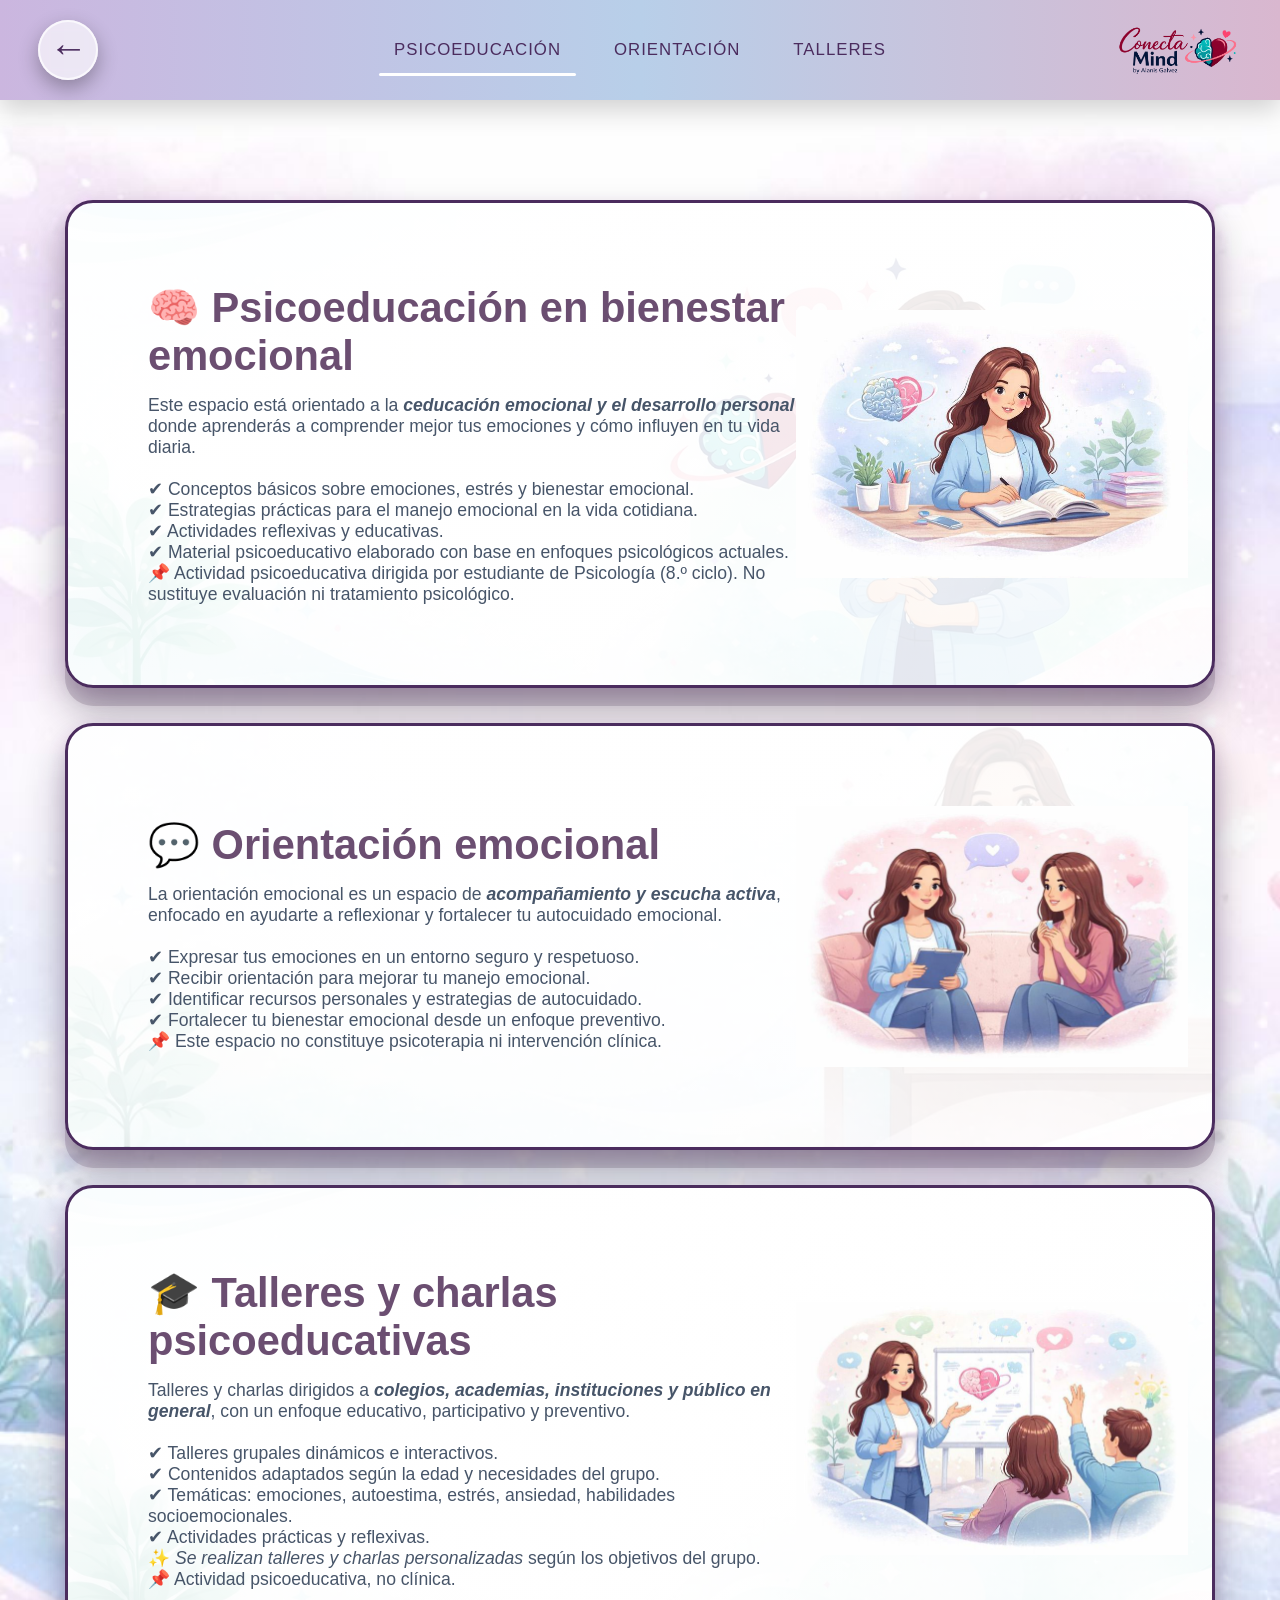
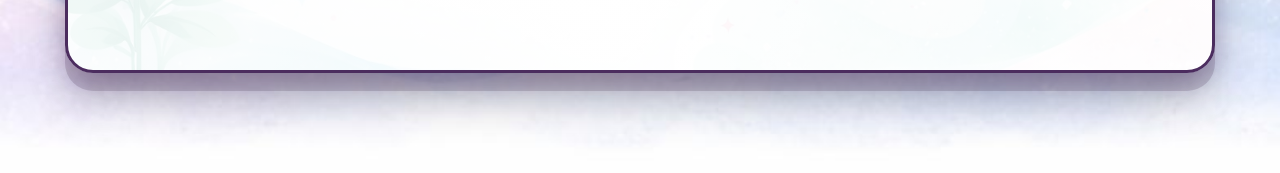
==== commit 5a8dc8e9: "respon. y desk" ====
--- a/servicios.html
+++ b/servicios.html
@@ -16,7 +16,7 @@
 
     <!-- FLECHA REGRESAR -->
     <div class="nav-left">
-        <a href="index.html" class="back-arrow" aria-label="Volver al inicio">← Volver al inicio</a>
+        <a href="index.html" class="back-arrow" aria-label="Volver al inicio">←</a>
     </div>
 
     <!-- LINKS SERVICIOS -->
--- a/assets/css/main.css
+++ b/assets/css/main.css
@@ -39,6 +39,8 @@
     z-index: 1000;
     backdrop-filter: blur(10px);
     margin-left: auto;
+    transform: translateY(0);
+    transition: transform 0.28s ease;
 }
 
 .logo-circle {
@@ -1316,17 +1318,19 @@
 
     backdrop-filter: blur(6px);
     transition: all 0.35s ease;
-    line-height: 20px !important;            /* 🔥 clave para centrar el icono */ 
+    line-height: 1 !important;
+    padding: 0 0 3px;
 }
 
 .navbar-servicios .back-arrow {
-    width: auto;
-    min-width: 60px;
-    padding: 0 14px;
-    border-radius: 18px;
-    font-size: 1rem;
-    white-space: nowrap;
-    line-height: 1.2 !important;
+    position: static;
+    font-size: 0;
+}
+
+.navbar-servicios .back-arrow::before {
+    content: "←";
+    font-size: 2.4rem;
+    line-height: 1;
 }
 
 /* Hover elegante */
@@ -1359,13 +1363,13 @@
 
 :root { --header-height: 100px; --page-gutter: clamp(20px, 5vw, 80px); }
 html { scroll-padding-top: calc(var(--header-height) + 16px); }
-body { padding-top: 0; overflow-x: visible; }
+body { padding-top: var(--header-height); overflow-x: visible; }
 img { max-width: 100%; }
 section[id] { scroll-margin-top: 16px !important; }
 p { line-height: 1.65; }
 a, button { -webkit-tap-highlight-color: transparent; }
 a:focus-visible, button:focus-visible { outline: 3px solid #7c2d92; outline-offset: 5px; }
-.navbar { position: sticky; height: var(--header-height); padding: 10px var(--page-gutter); gap: 24px; }
+.navbar { position: fixed; top: 0; left: 0; height: var(--header-height); padding: 10px var(--page-gutter); gap: 24px; }
 .nav-left { flex-shrink: 0; }
 .logo-circle { display: block; object-fit: contain; margin: 0; }
 .servicios-logo img { width: clamp(138px, 24vw, 178px); max-height: 70px; }
@@ -1453,14 +1457,6 @@
     .whatsapp-float { right: max(16px, env(safe-area-inset-right)); bottom: max(16px, env(safe-area-inset-bottom)); width: 56px; height: 56px; padding: 14px; }
     .whatsapp-label { display: none; }
     .back-arrow { width: 48px; height: 48px; }
-    .navbar-servicios .back-arrow {
-        width: auto;
-        min-width: 0;
-        height: 36px;
-        padding: 0 6px;
-        font-size: .68rem;
-        border-radius: 10px;
-    }
 }
 @media (hover: none) {
     .mini-card:hover, .servicio-card:hover, .about-card:hover, .servicio-detalle:hover, .phone:hover, .btn-servicios:hover, .servicios-logo:hover img { transform: none; }
@@ -1567,6 +1563,7 @@
 
 /* Compact menu: large touch targets and a clear current section. */
 @media (max-width: 1200px) {
+    .navbar { position: fixed; top: 0; left: 0; }
     .navbar .nav-toggle { min-width: 86px; justify-content: center; }
     .navbar-servicios .nav-toggle { min-height: 38px; padding: 7px 10px; font-size: .86rem; }
     .nav-toggle span { display: inline-flex; align-items: center; justify-content: center; width: 24px; height: 24px; font-size: 24px; line-height: 1; }
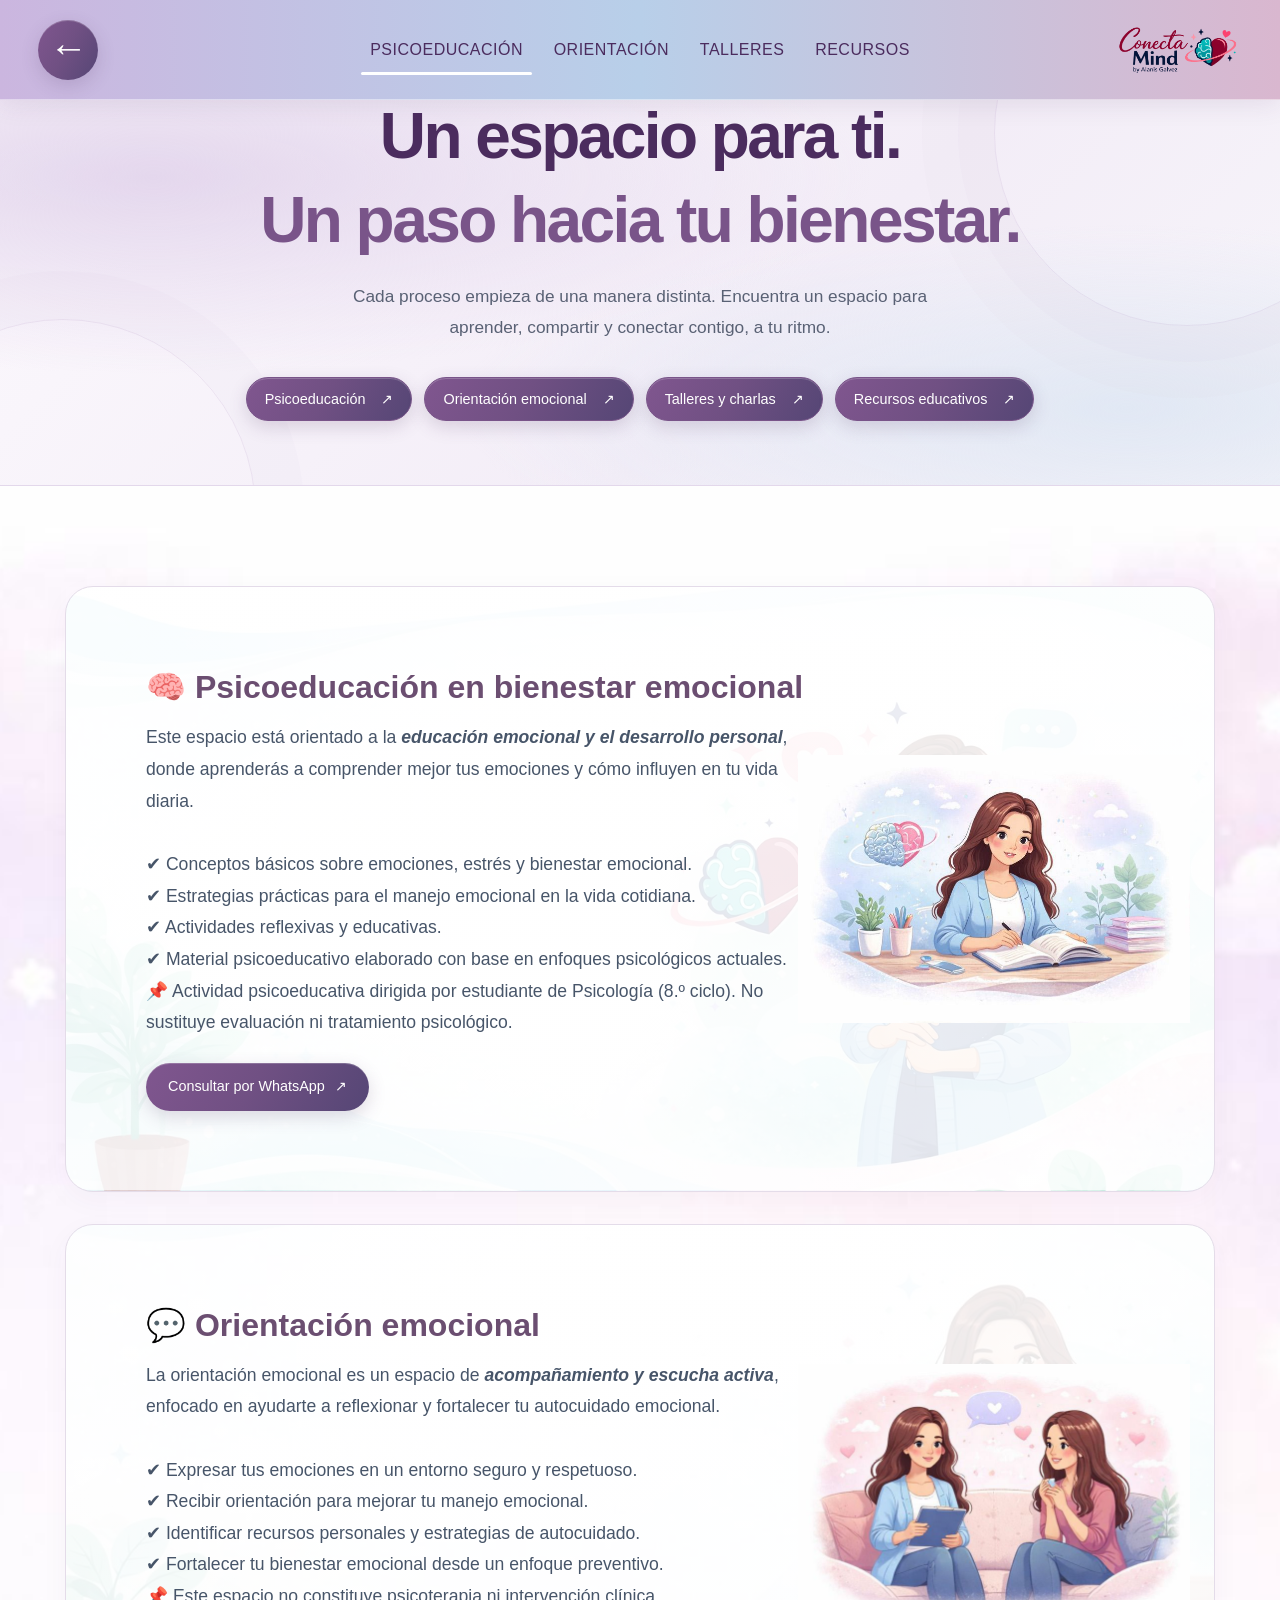
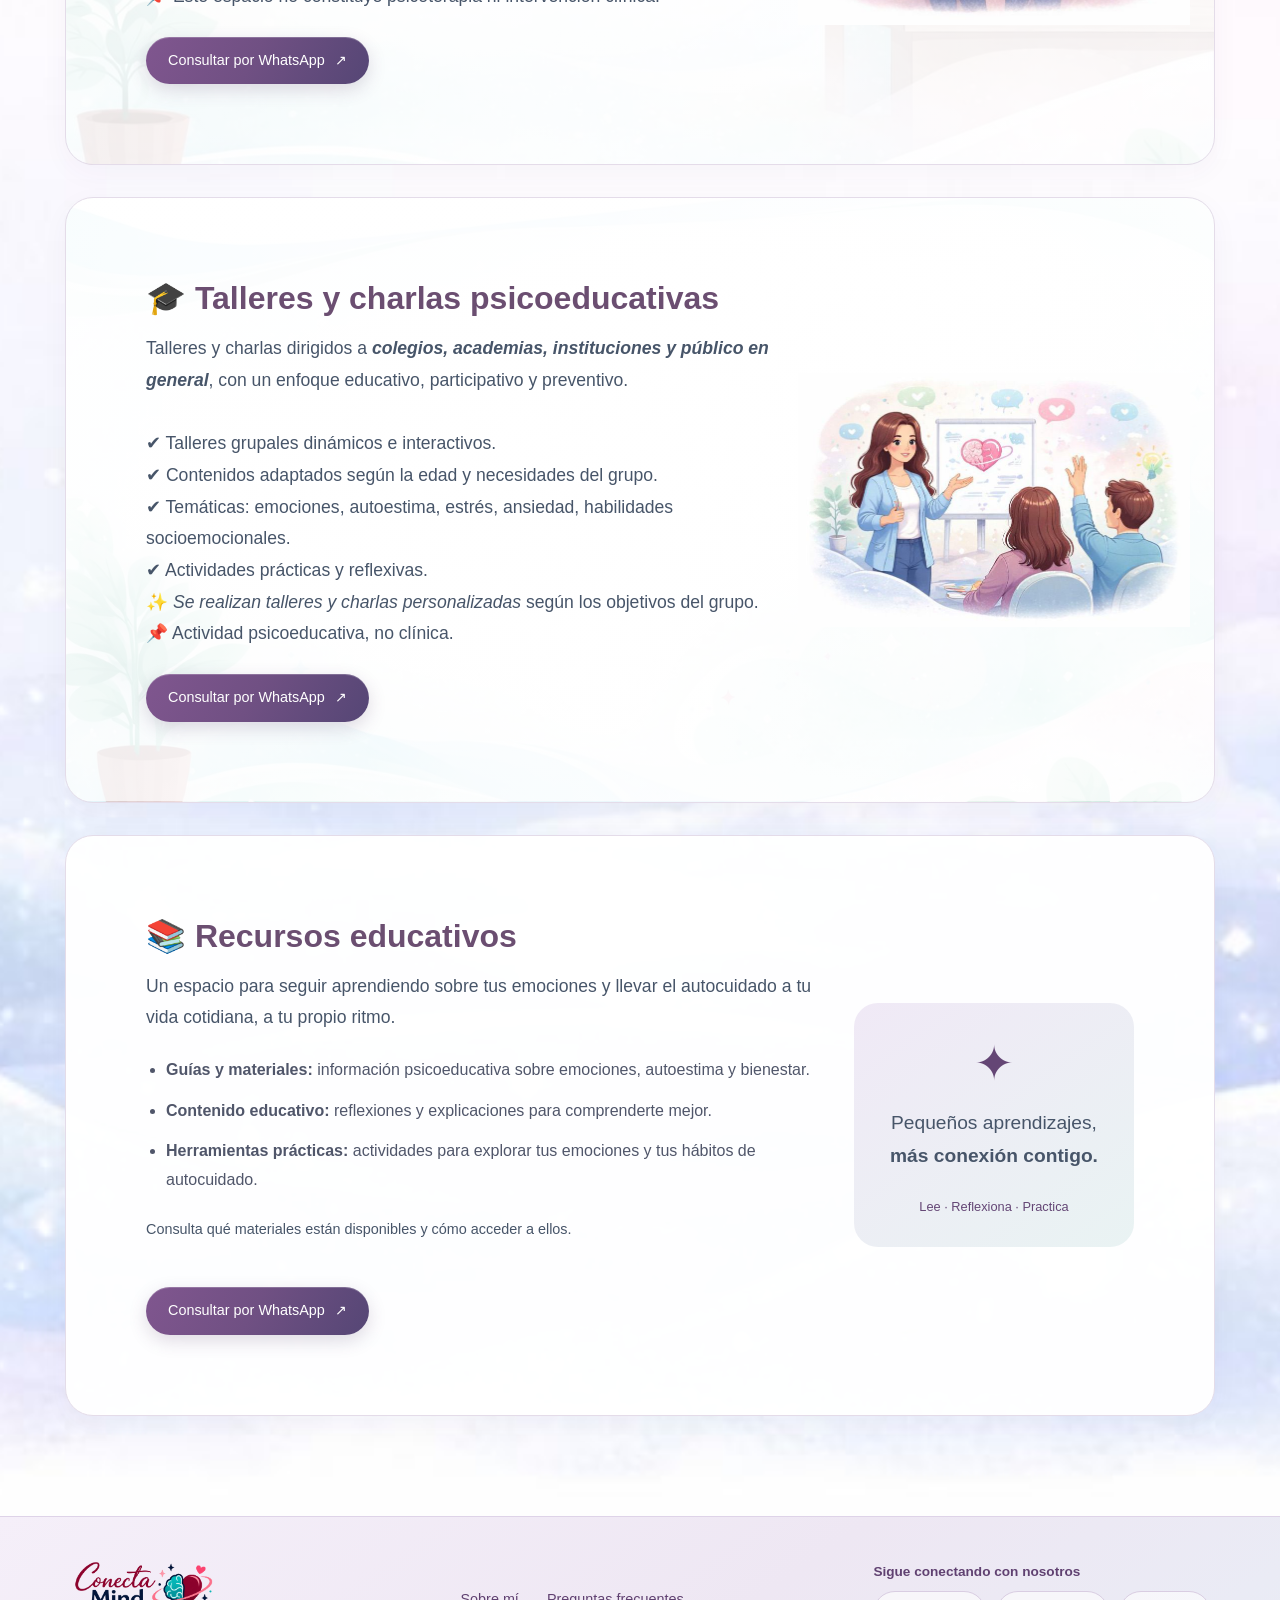
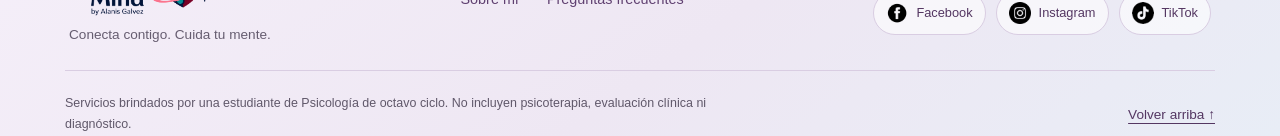
==== commit eefc8d79: "cambios diseño desk y resp." ====
--- a/servicios.html
+++ b/servicios.html
@@ -9,7 +9,7 @@
     <!-- CSS PRINCIPAL -->
     <link rel="stylesheet" href="assets/css/main.css">
 </head>
-<body>
+<body class="pagina-servicios">
 
 <!-- ================== NAVBAR SERVICIOS ================== -->
 <nav class="navbar navbar-servicios">
@@ -25,6 +25,7 @@
         <li><a href="#psicoeducacion" class="nav-link">PSICOEDUCACIÓN</a></li>
         <li><a href="#orientacion" class="nav-link">ORIENTACIÓN</a></li>
         <li><a href="#talleres" class="nav-link">TALLERES</a></li>
+        <li><a href="#recursos" class="nav-link">RECURSOS</a></li>
     </ul>
 
     <div class="servicios-logo" aria-label="Logo de Conecta Mind">
@@ -34,7 +35,20 @@
 </nav>
 
 <!-- ================== CONTENIDO SERVICIOS ================== -->
-<section class="servicios-page-bg">
+<main>
+<header class="servicios-portada" id="servicios-inicio">
+    <div class="servicios-portada-contenido">
+        <h1>Un espacio para ti.<br><span>Un paso hacia tu bienestar.</span></h1>
+        <p class="servicios-intro">Cada proceso empieza de una manera distinta. Encuentra un espacio para aprender, compartir y conectar contigo, a tu ritmo.</p>
+        <nav class="servicios-accesos" aria-label="Explorar servicios">
+            <a href="#psicoeducacion">Psicoeducación <span aria-hidden="true">↗</span></a>
+            <a href="#orientacion">Orientación emocional <span aria-hidden="true">↗</span></a>
+            <a href="#talleres">Talleres y charlas <span aria-hidden="true">↗</span></a>
+            <a href="#recursos">Recursos educativos <span aria-hidden="true">↗</span></a>
+        </nav>
+    </div>
+</header>
+<div class="servicios-page-bg">
 
     <!-- PSICOEDUCACIÓN -->
     <section id="psicoeducacion" class="servicio-detalle servicio-section">
@@ -43,7 +57,7 @@
             <div class="servicio-texto">
                 <h2>🧠 Psicoeducación en bienestar emocional</h2>
                 <p>
-                    Este espacio está orientado a la <em><strong>ceducación emocional y el desarrollo personal</strong></em>,
+                    Este espacio está orientado a la <em><strong>educación emocional y el desarrollo personal</strong></em>,
                     donde aprenderás a comprender mejor tus emociones y cómo influyen en tu vida diaria.<br><br>
 
                     ✔ Conceptos básicos sobre emociones, estrés y bienestar emocional.<br>
@@ -53,6 +67,7 @@
                     📌 Actividad psicoeducativa dirigida por estudiante de Psicología (8.º ciclo).
                     No sustituye evaluación ni tratamiento psicológico.
                 </p>
+                <a class="servicio-boton servicio-consulta" href="https://wa.me/51902638762?text=Hola%2C%20me%20interesa%20el%20servicio%20de%20psicoeducaci%C3%B3n%20en%20bienestar%20emocional.%20Quisiera%20conocer%20la%20modalidad%2C%20disponibilidad%20y%20costo." target="_blank" rel="noopener noreferrer">Consultar por WhatsApp <span aria-hidden="true">&#8599;</span></a>
             </div>
 
             <div class="servicio-imagen">
@@ -78,6 +93,7 @@
                     ✔ Fortalecer tu bienestar emocional desde un enfoque preventivo.<br>
                     📌 Este espacio no constituye psicoterapia ni intervención clínica.
                 </p>
+                <a class="servicio-boton servicio-consulta" href="https://wa.me/51902638762?text=Hola%2C%20me%20interesa%20la%20orientaci%C3%B3n%20emocional.%20Quisiera%20saber%20c%C3%B3mo%20son%20los%20encuentros%20y%20consultar%20la%20modalidad%2C%20disponibilidad%20y%20costo." target="_blank" rel="noopener noreferrer">Consultar por WhatsApp <span aria-hidden="true">&#8599;</span></a>
             </div>
 
             <div class="servicio-imagen">
@@ -104,6 +120,7 @@
                     ✨ <em>Se realizan talleres y charlas personalizadas</em> según los objetivos del grupo.<br>
                     📌 Actividad psicoeducativa, no clínica.
                 </p>
+                <a class="servicio-boton servicio-consulta" href="https://wa.me/51902638762?text=Hola%2C%20me%20interesan%20los%20talleres%20y%20charlas%20psicoeducativas%20para%20un%20grupo%20o%20instituci%C3%B3n.%20Quisiera%20conocer%20los%20temas%2C%20modalidades%20y%20c%C3%B3mo%20solicitar%20una%20propuesta." target="_blank" rel="noopener noreferrer">Consultar por WhatsApp <span aria-hidden="true">&#8599;</span></a>
             </div>
 
             <div class="servicio-imagen">
@@ -113,7 +130,54 @@
         </div>
     </section>
 
-</section>
+    <section id="recursos" class="servicio-detalle servicio-section" aria-labelledby="recursos-title">
+        <div class="servicio-contenido">
+            <div class="servicio-texto">
+                <h2 id="recursos-title">📚 Recursos educativos</h2>
+                <p>Un espacio para seguir aprendiendo sobre tus emociones y llevar el autocuidado a tu vida cotidiana, a tu propio ritmo.</p>
+                <ul class="recursos-lista">
+                    <li><strong>Guías y materiales:</strong> información psicoeducativa sobre emociones, autoestima y bienestar.</li>
+                    <li><strong>Contenido educativo:</strong> reflexiones y explicaciones para comprenderte mejor.</li>
+                    <li><strong>Herramientas prácticas:</strong> actividades para explorar tus emociones y tus hábitos de autocuidado.</li>
+                </ul>
+                <p class="recursos-nota">Consulta qué materiales están disponibles y cómo acceder a ellos.</p>
+                <a class="servicio-boton servicio-consulta" href="https://wa.me/51902638762?text=Hola%2C%20me%20interesan%20los%20recursos%20educativos%20de%20Conecta%20Mind.%20Quisiera%20saber%20qu%C3%A9%20materiales%20est%C3%A1n%20disponibles%20y%20c%C3%B3mo%20acceder%20a%20ellos." target="_blank" rel="noopener noreferrer">Consultar por WhatsApp <span aria-hidden="true">&#8599;</span></a>
+            </div>
+            <aside class="recursos-recordatorio" aria-label="Aprende a tu ritmo">
+                <span class="recursos-simbolo" aria-hidden="true">✦</span>
+                <p>Pequeños aprendizajes,<br><strong>más conexión contigo.</strong></p>
+                <span>Lee · Reflexiona · Practica</span>
+            </aside>
+        </div>
+    </section>
+</div>
+</main>
+<footer class="servicios-cierre">
+    <div class="servicios-footer-contenido">
+        <div class="servicios-footer-info">
+            <a href="index.html" class="servicios-footer-marca" aria-label="Conecta Mind, volver al inicio">
+                <img src="assets/images/logo-transparente.png" alt="Conecta Mind" loading="lazy">
+                <span>Conecta contigo. Cuida tu mente.</span>
+            </a>
+            <nav class="servicios-footer-links" aria-label="Enlaces del pie de página">
+                <a href="index.html#sobre-mi">Sobre mí</a>
+                <a href="index.html#preguntas-frecuentes">Preguntas frecuentes</a>
+            </nav>
+            <div class="servicios-footer-redes">
+                <p>Sigue conectando con nosotros</p>
+                <nav aria-label="Redes sociales de Conecta Mind">
+                    <a href="https://www.facebook.com/profile.php?id=61585674736345&amp;mibextid=wwXIfr&amp;rdid=KETWeDx8skekte76&amp;share_url=https%3A%2F%2Fwww.facebook.com%2Fshare%2F1G4W8rUVQK%2F%3Fmibextid%3DwwXIfr#" target="_blank" rel="noopener noreferrer" aria-label="Visitar Facebook de Conecta Mind"><img src="assets/images/fcrmv.png" alt="" width="22" height="22" loading="lazy"><span>Facebook</span></a>
+                    <a href="https://www.instagram.com/conecta.mind26/" target="_blank" rel="noopener noreferrer" aria-label="Visitar Instagram de Conecta Mind"><img src="assets/images/instl.png" alt="" width="22" height="22" loading="lazy"><span>Instagram</span></a>
+                    <a href="https://www.tiktok.com/@conectamind26" target="_blank" rel="noopener noreferrer" aria-label="Visitar TikTok de Conecta Mind"><img src="assets/images/tikrmv.png" alt="" width="22" height="22" loading="lazy"><span>TikTok</span></a>
+                </nav>
+            </div>
+        </div>
+        <div class="servicios-footer-base">
+            <small>Servicios brindados por una estudiante de Psicología de octavo ciclo. No incluyen psicoterapia, evaluación clínica ni diagnóstico.</small>
+            <a href="#servicios-inicio" class="servicios-volver">Volver arriba ↑</a>
+        </div>
+    </div>
+</footer>
 
 <script src="assets/js/main.js"></script>
 </body>
--- a/assets/css/main.css
+++ b/assets/css/main.css
@@ -1355,7 +1355,7 @@
 .nav-toggle { display: none; }
 .phone-preview { display: contents; }
 .close-modal { border: 0; background: transparent; }
-.whatsapp-float img { width: 28px; height: 28px; object-fit: contain; }
+.whatsapp-float img { width: 28px; height: 28px; object-fit: contain; filter: brightness(0) invert(1); }
 body.modal-open { overflow: hidden; }
 
 /* Layout adjustments apply only to tablets and phones. */
@@ -1598,3 +1598,203 @@
     .navbar .nav-center .nav-link:not(.active):hover { background: rgba(255,255,255,.75); }
     .navbar .nav-link:focus-visible, .navbar .nav-toggle:focus-visible { outline: 2px solid #7c2d92; outline-offset: 2px; }
 }
+
+/* Keep the background composition bounded when the CSS viewport grows at low zoom. */
+.hero-bg, #sobre-mi {
+    position: relative;
+    isolation: isolate;
+    min-height: 0;
+    background: linear-gradient(135deg, #f5fafc, #fff 50%, #eef8f8);
+}
+.hero-bg::before, #sobre-mi::before {
+    content: "";
+    position: absolute;
+    z-index: -1;
+    top: 0;
+    bottom: 0;
+    left: 50%;
+    width: min(100%, 1600px);
+    transform: translateX(-50%);
+    background-position: right center;
+    background-size: cover;
+    background-repeat: no-repeat;
+    pointer-events: none;
+}
+.hero-bg::before { background-image: url("../images/fondotodo.png"); }
+#sobre-mi::before { background-image: url("../images/sobremi.png"); }
+.hero-bg { padding: clamp(48px, 5vw, 80px) clamp(20px, 4vw, 64px); }
+.hero-container { width: 100%; max-width: 1200px; }
+.hero-cards { max-width: 1280px; margin-inline: auto; }
+.hero-porque-texto { width: min(100%, 640px); margin: 32px auto 0; padding: 16px 24px; border-radius: 20px; background: rgba(255,255,255,.88); }
+.hero-porque-texto h3 { margin-top: 0; padding-top: 0; }
+#sobre-mi { padding: clamp(56px, 6vw, 96px) clamp(20px, 4vw, 64px); }
+#sobre-mi .section-content { padding: 0; }
+#sobre-mi .about-text { width: min(58%, 660px); }
+#sobre-mi .about-text h2, #sobre-mi .about-text p { margin-left: 0; }
+#sobre-mi .about-text p { max-width: none; line-height: 1.7; }
+#sobre-mi .btn-sobre-mi { margin: 28px auto 0; }
+@media (min-width: 1601px) {
+    .hero-bg::before, #sobre-mi::before {
+        mask-image: linear-gradient(90deg, transparent, #000 8%, #000 92%, transparent);
+    }
+}
+@media (max-width: 1100px) {
+    .hero-bg::before, #sobre-mi::before { opacity: .3; background-size: auto clamp(380px, 70vw, 640px); }
+    .hero-text, #sobre-mi .about-text { width: 100%; }
+}
+/* Fixed header has one explicit row at every breakpoint. */
+.navbar { position: fixed; top: 0; left: 0; }
+@media (min-width: 1201px) {
+    .navbar { grid-template-columns: minmax(140px, 1fr) auto minmax(140px, 1fr); gap: clamp(12px, 1vw, 24px); }
+    .navbar .nav-left { grid-column: 1; grid-row: 1; }
+    .navbar .nav-center { grid-column: 2; grid-row: 1; gap: clamp(4px, 1vw, 24px); }
+    .navbar .nav-link { padding-inline: clamp(6px, .7vw, 14px); font-size: 1rem; letter-spacing: .5px; }
+    .navbar .servicios-logo { grid-column: 3; grid-row: 1; justify-self: end; margin: 0; }
+}
+@media (max-width: 1200px) {
+    .navbar { display: grid; grid-template-columns: minmax(0, 1fr) auto; gap: 12px; padding-inline: clamp(12px, 3vw, 24px); }
+    .navbar .nav-left { grid-column: 1; grid-row: 1; }
+    .navbar .nav-toggle { display: inline-flex; grid-column: 2; grid-row: 1; margin: 0; min-height: 44px; }
+    .navbar-servicios { grid-template-columns: 44px minmax(0, 1fr) auto; gap: 8px; }
+    .navbar-servicios .nav-toggle { grid-column: 3; }
+    .navbar-servicios .servicios-logo { grid-column: 2; grid-row: 1; justify-self: center; margin: 0; min-width: 0; }
+    .navbar-servicios .servicios-logo img { width: clamp(108px, 20vw, 156px); max-width: 100%; max-height: 60px; }
+    .navbar-servicios .back-arrow { width: 44px; height: 44px; }
+    .navbar .nav-center { grid-column: 1 / -1; }
+}
+/* Services: quiet introduction and a complete educational resources section. */
+.servicios-portada {
+    padding: clamp(80px, 9vw, 120px) var(--page-gutter) 56px;
+    background: radial-gradient(ellipse at 90% 15%, #e7dcf2 0, transparent 52%), radial-gradient(ellipse at 5% 90%, #e2eff1 0, transparent 48%), #faf8fc;
+    text-align: center;
+}
+.servicios-portada-contenido { max-width: 1000px; margin: auto; }
+.servicios-eyebrow { color: #775389; font-size: .78rem; font-weight: 700; letter-spacing: .18em; margin-bottom: 22px; }
+.servicios-portada h1 { color: #4b2c5e; font-size: clamp(2.25rem, 5vw, 4.1rem); line-height: 1.15; letter-spacing: -.04em; font-weight: 600; }
+.servicios-portada h1 span { color: #80608d; }
+.servicios-intro { max-width: 620px; margin: 24px auto 32px; color: #596174; font-size: 1.08rem; line-height: 1.8; }
+.servicios-accesos { display: flex; flex-wrap: wrap; gap: 12px; justify-content: center; }
+.servicios-accesos a { display: inline-flex; align-items: center; gap: 16px; padding: 13px 18px; background: #ffffffbf; border: 1px solid #ded3e6; border-radius: 100px; text-decoration: none; color: #543762; font-size: .9rem; transition: background .2s ease, border-color .2s ease; }
+.servicios-accesos a:hover { background: #fff; border-color: #80608d; }
+
+.pagina-servicios .servicios-page-bg { gap: 32px; }
+.pagina-servicios .servicio-detalle { border: 1px solid #e4dce9; box-shadow: 0 8px 28px #4b2c5e0a; }
+.pagina-servicios .servicio-detalle:hover { transform: none; box-shadow: 0 8px 28px #4b2c5e0a; }
+.pagina-servicios .servicio-texto { line-height: 1.8; color: #50566a; }
+.pagina-servicios .servicio-detalle h2 { font-size: clamp(1.5rem, 2.6vw, 2rem); line-height: 1.25; }
+.recursos-lista { padding-left: 20px; margin: 22px 0; }
+.recursos-lista li + li { margin-top: 12px; }
+.recursos-nota { font-size: .9rem; margin-bottom: 20px; }
+.recursos-recordatorio { flex: 0 1 280px; padding: 32px 24px; border-radius: 24px; background: linear-gradient(145deg, #f0e9f6, #e9f3f3); color: #644675; text-align: center; }
+.recursos-simbolo { display: block; font-size: 3rem; margin-bottom: 16px; }
+.recursos-recordatorio p { line-height: 1.7; font-size: 1.2rem; margin-bottom: 24px; }
+.recursos-recordatorio > span:last-child { font-size: .8rem; }
+.pagina-servicios .servicio-boton { gap: 10px; }
+.servicios-cierre { text-align: center; padding: 48px var(--page-gutter) 40px; background: #eee8f3; }
+.servicios-cierre small { display: block; max-width: 660px; margin: 24px auto; line-height: 1.7; color: #60586a; }
+.servicios-volver { color: #543762; text-underline-offset: 4px; }
+.pagina-servicios a:focus-visible { outline: 3px solid #705083; outline-offset: 5px; }
+@media (max-width: 900px) {
+    .recursos-recordatorio { flex-basis: auto; }
+}
+@media (max-width: 600px) {
+    .servicios-accesos { display: none; }
+    .servicios-accesos a { justify-content: space-between; text-align: left; }
+    .servicios-portada { padding-top: 64px; }
+}
+
+/* Shared button palette across the home and services pages. */
+:root {
+    --button-background: linear-gradient(120deg, #80568f 0%, #705083 48%, #554675 100%);
+    --button-hover: linear-gradient(120deg, #71477f 0%, #604171 48%, #473860 100%);
+    --button-text: #fff;
+}
+body :is(.btn-servicios, .btn-sobre-mi, .servicio-boton, .nav-btn, .whatsapp-float, .back-arrow, .close-modal),
+body .servicios-accesos a,
+body .navbar .nav-toggle,
+body .navbar.menu-open .nav-toggle {
+    background: var(--button-background);
+    color: var(--button-text);
+    border-color: #795489;
+    box-shadow: inset 0 1px 0 rgba(255, 255, 255, .2), 0 6px 18px rgba(84, 55, 98, .18);
+}
+body :is(.btn-servicios, .btn-sobre-mi, .servicio-boton, .nav-btn, .whatsapp-float, .back-arrow, .close-modal):hover,
+body .servicios-accesos a:hover,
+body .navbar .nav-toggle:hover {
+    background: var(--button-hover);
+    color: var(--button-text);
+    border-color: #604171;
+    box-shadow: 0 8px 22px rgba(84, 55, 98, .22);
+}
+.close-modal { border-radius: 50%; }
+
+/* Services header and footer: airy surfaces with a shared violet accent. */
+.pagina-servicios .navbar { box-shadow: 0 4px 24px rgba(75, 44, 94, .1); border-bottom: 1px solid #ffffff70; }
+.servicios-portada { position: relative; isolation: isolate; overflow: hidden; padding-bottom: 64px; border-bottom: 1px solid #e3d8eb; background: radial-gradient(ellipse at 12% 20%, #e4d7ed 0, transparent 45%), radial-gradient(ellipse at 88% 80%, #e1e8f4 0, transparent 42%), linear-gradient(135deg, #fcf9fd, #f3edf7 60%, #f7f5fa); }
+.servicios-portada::before, .servicios-portada::after { content: ''; position: absolute; z-index: -1; width: clamp(240px, 30vw, 440px); aspect-ratio: 1; border: 1px solid #b9a2c633; border-radius: 50%; pointer-events: none; }
+.servicios-portada::before { top: -160px; right: -100px; box-shadow: 0 0 0 36px #b9a2c60a, 0 0 0 72px #b9a2c608; }
+.servicios-portada::after { bottom: -220px; left: -130px; box-shadow: 0 0 0 48px #b9a2c60a; }
+.servicios-eyebrow > span { font-size: 1rem; }
+.servicios-portada h1 { font-weight: 650; }
+.servicios-portada h1 span { display: inline-block; margin-top: 10px; color: #795489; }
+.servicios-portada .servicios-intro { margin-bottom: 34px; }
+
+
+.servicios-cierre { padding: 56px var(--page-gutter) 24px; background: linear-gradient(145deg, #f5eff9, #eee7f3 55%, #e8edf6); border-top: 1px solid #ded3e8; text-align: left; }
+.servicios-footer-contenido { max-width: 1150px; margin: auto; }
+
+
+
+
+
+.servicios-footer-info { display: flex; align-items: center; justify-content: space-between; gap: 32px; padding: 36px 4px; }
+.servicios-footer-marca { display: flex; flex-direction: column; align-items: flex-start; gap: 8px; text-decoration: none; color: #665d70; font-size: .85rem; }
+.servicios-footer-marca img { width: 150px; height: auto; }
+.servicios-footer-links { display: flex; flex-wrap: wrap; gap: 16px 28px; }
+.servicios-footer-links a { color: #604171; text-decoration: none; font-size: .9rem; }
+.servicios-footer-links a:hover { text-decoration: underline; text-underline-offset: 5px; }
+.servicios-footer-base { display: flex; align-items: center; justify-content: space-between; gap: 32px; padding-top: 22px; border-top: 1px solid #d9cde2; }
+.servicios-footer-base small { margin: 0; max-width: 660px; font-size: .78rem; }
+.servicios-footer-base .servicios-volver { flex-shrink: 0; font-size: .85rem; }
+#servicios-inicio { scroll-margin-top: var(--header-height); }
+@media (max-width: 900px) {
+
+
+    .servicios-footer-info { align-items: flex-start; }
+    .servicios-footer-links { flex-direction: column; gap: 16px; }
+}
+@media (max-width: 600px) {
+    .servicios-portada { padding-bottom: 40px; }
+
+
+    .servicios-cierre { padding-top: 32px; }
+
+    .servicios-footer-info, .servicios-footer-base { flex-direction: column; align-items: flex-start; gap: 24px; }
+    .servicios-footer-links { flex-direction: row; gap: 16px 22px; }
+}
+
+/* Direct enquiries on each service, with a compact footer. */
+.pagina-servicios .servicio-consulta { margin-top: 24px; padding: 13px 22px; border-radius: 100px; line-height: 1.5; text-align: center; }
+.servicios-cierre { padding-top: 12px; }
+.servicios-footer-info { padding: 28px 4px; }
+.servicios-footer-links { align-items: center; }
+.servicios-footer-links a { padding: 6px 0; }
+@media (max-width: 600px) {
+    .pagina-servicios .servicio-consulta { width: 100%; }
+    .servicios-cierre { padding-top: 0; }
+    .servicios-footer-info { align-items: center; text-align: center; }
+    .servicios-footer-marca { align-items: center; }
+    .servicios-footer-links { justify-content: center; }
+    .servicios-footer-base { align-items: center; text-align: center; gap: 16px; }
+}
+
+/* Social profiles in the services footer. */
+.servicios-footer-info { flex-wrap: wrap; }
+.servicios-footer-redes > p { color: #604171; font-size: .85rem; font-weight: 600; margin-bottom: 12px; }
+.servicios-footer-redes nav { display: flex; flex-wrap: wrap; gap: 10px; }
+.servicios-footer-redes a { display: inline-flex; align-items: center; gap: 8px; min-height: 44px; padding: 10px 12px; border: 1px solid #d9cde2; border-radius: 100px; background: #ffffff9c; color: #543762; text-decoration: none; font-size: .8rem; transition: background .2s ease, border-color .2s ease; }
+.servicios-footer-redes a:hover { background: #fff; border-color: #9976ab; }
+.servicios-footer-redes img { display: block; object-fit: contain; }
+@media (max-width: 600px) {
+    .servicios-footer-redes nav { justify-content: center; }
+}
